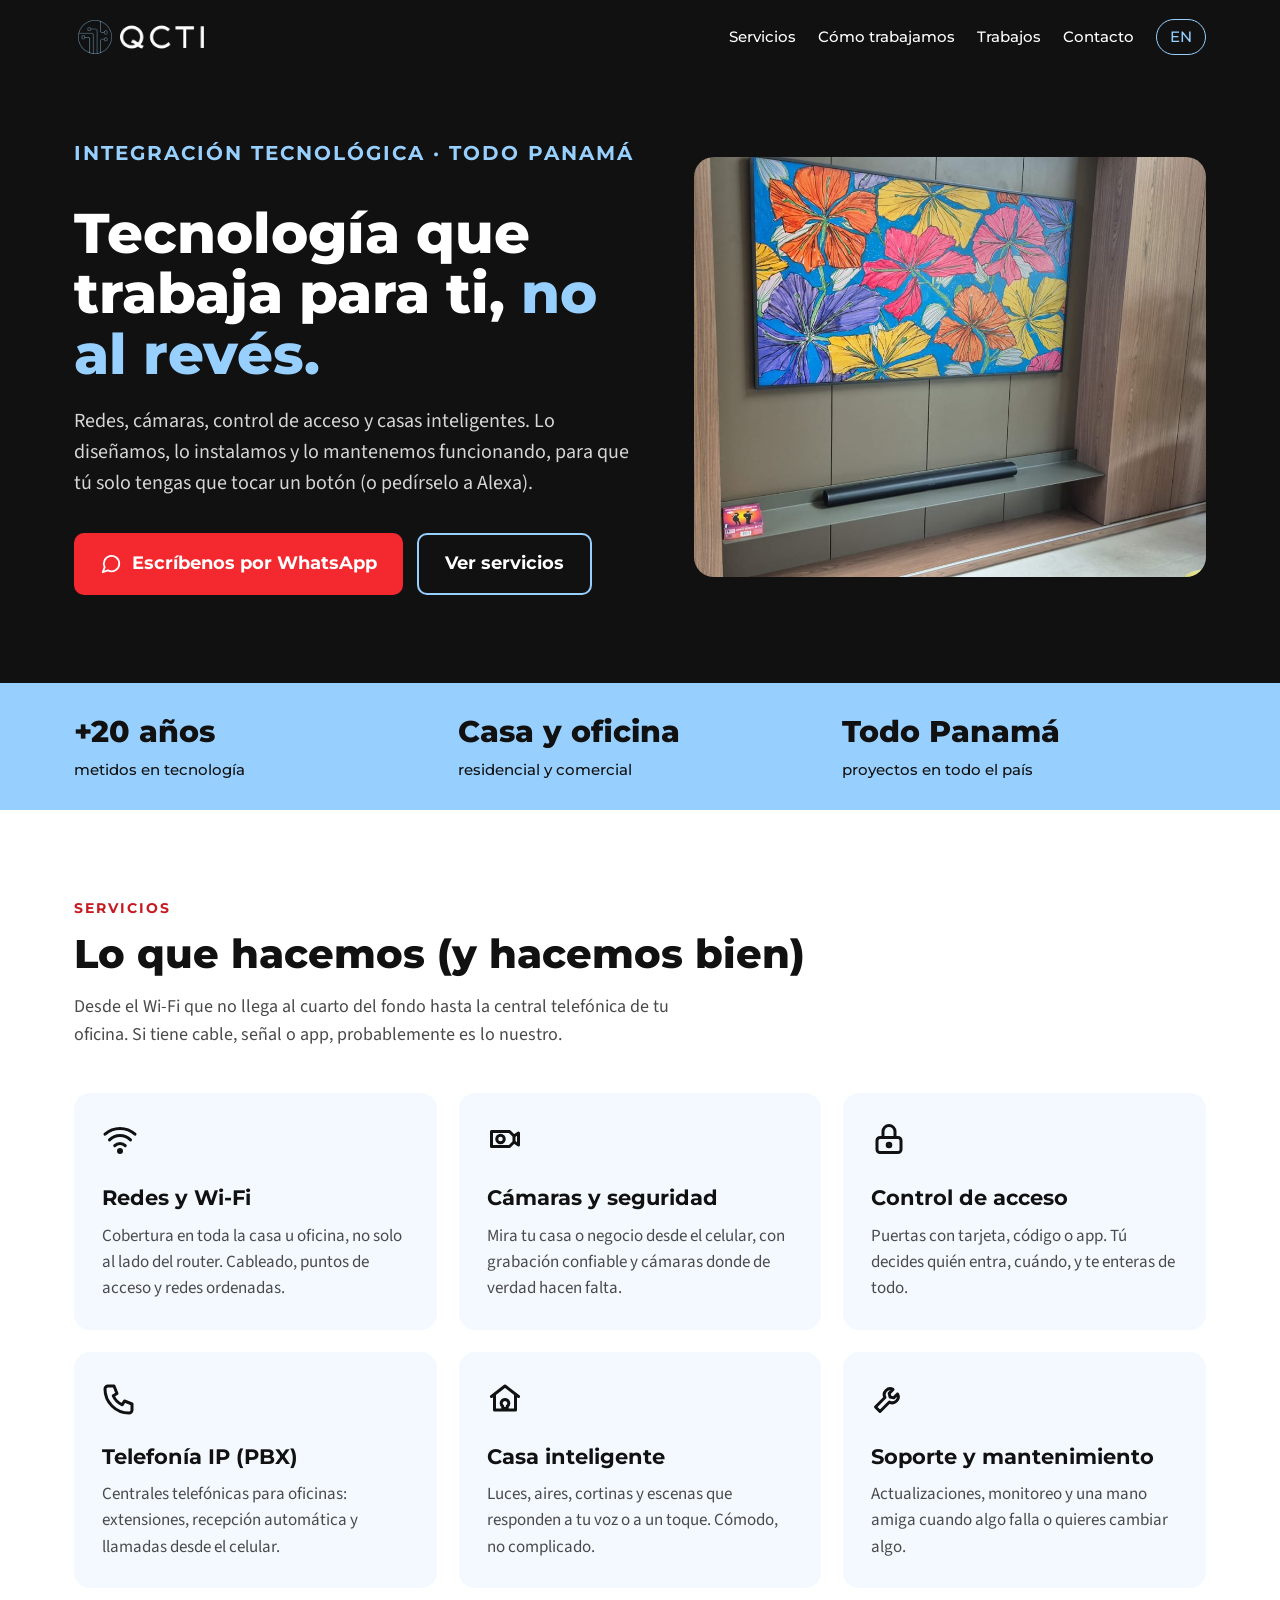
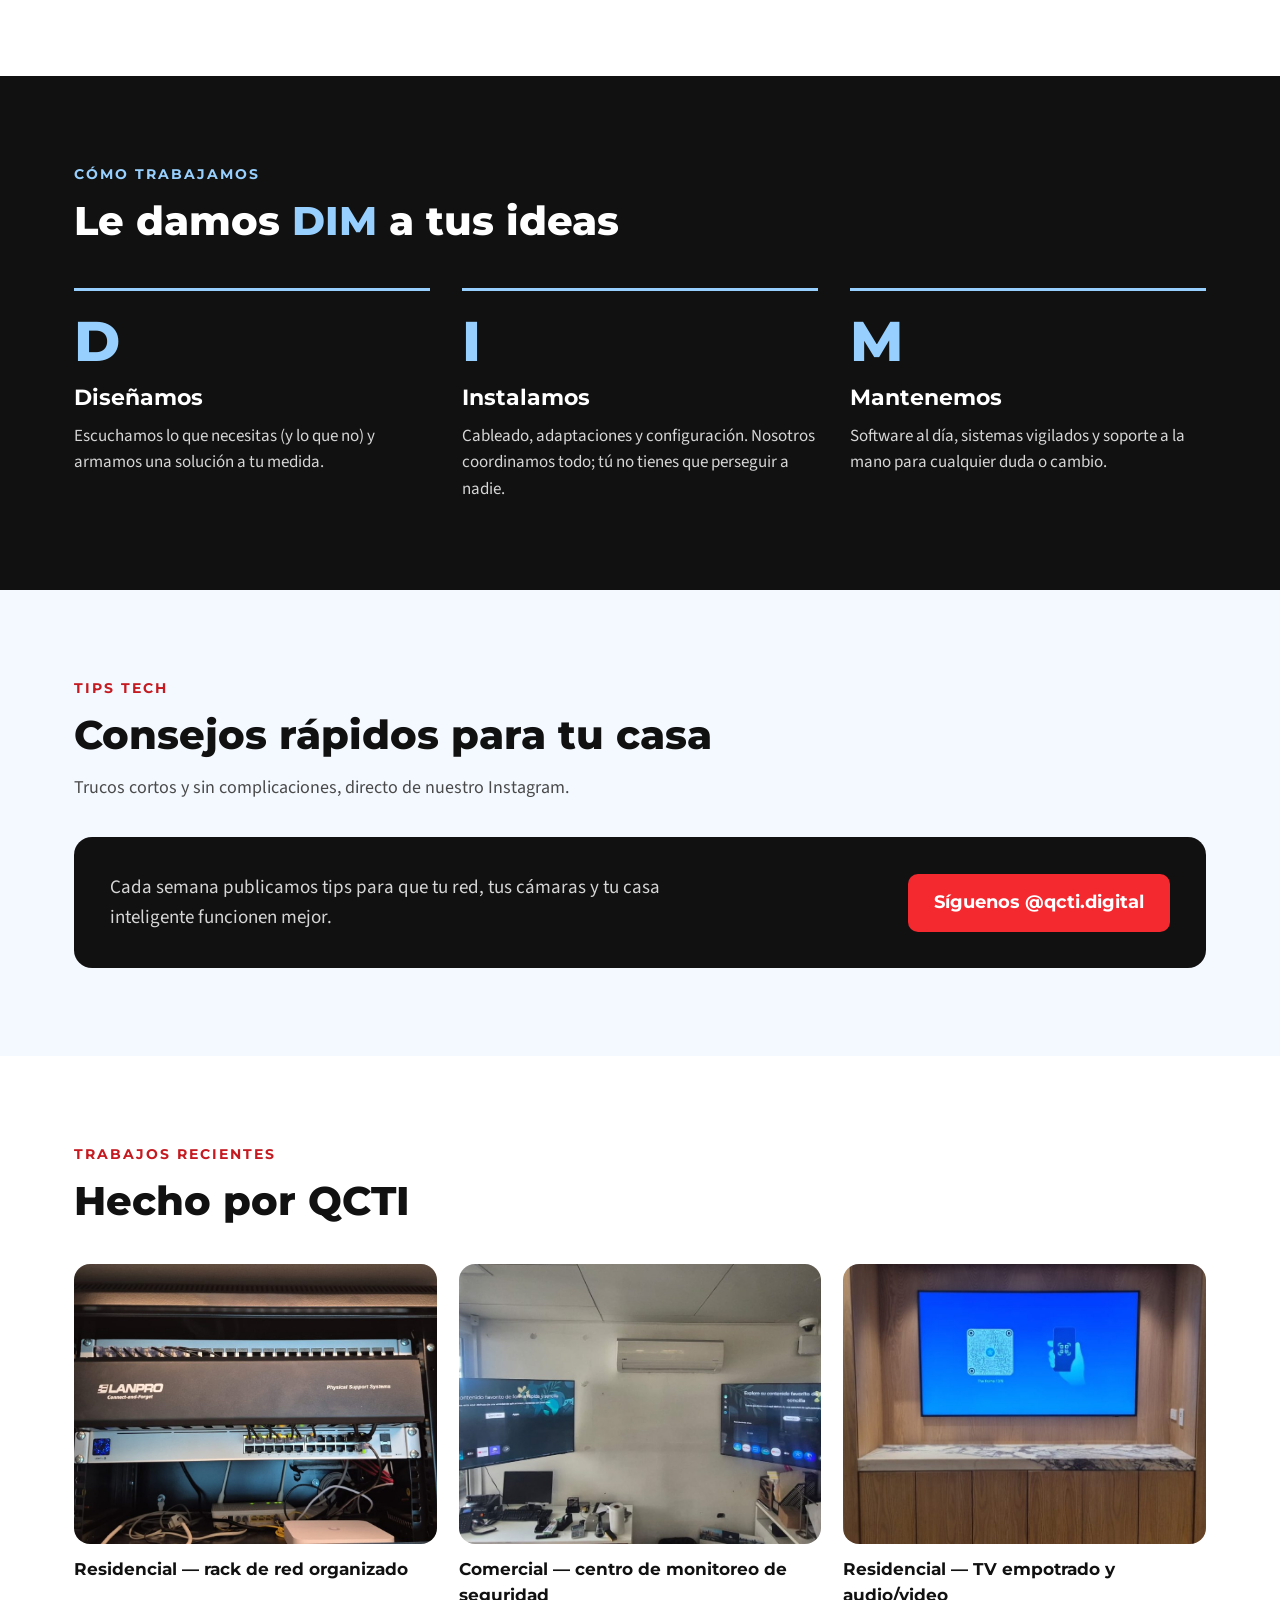
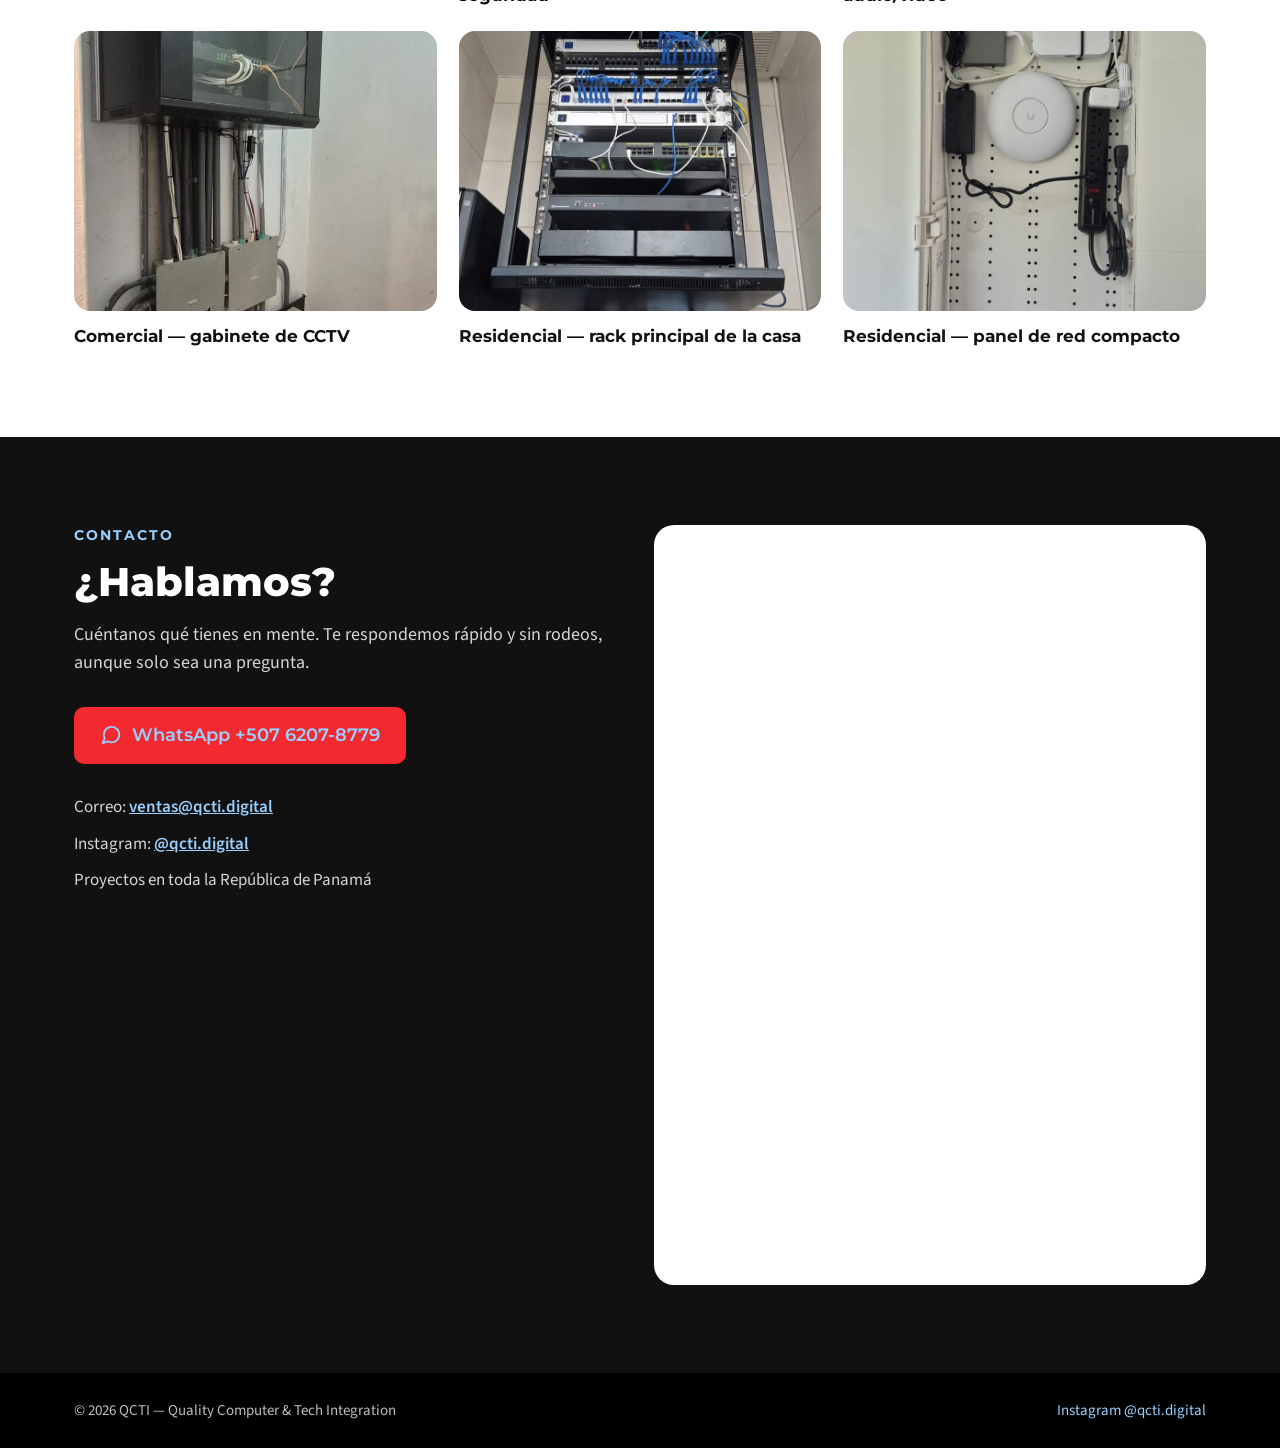
==== index.html @ d74c70a4 "QCTI website: Spanish + English pages, photos, contact form Co-Authored-By: Claude Opus 5.5 <noreply" ====
<!doctype html>
<html lang="es">
<head>
<meta charset="utf-8">
<meta name="viewport" content="width=device-width, initial-scale=1">
<title>QCTI — Integración tecnológica en Panamá</title>
<meta name="description" content="Redes, cámaras, control de acceso, telefonía IP y casas inteligentes. Diseñamos, instalamos y mantenemos. Proyectos en toda la República de Panamá.">
<meta property="og:title" content="QCTI — Integración tecnológica en Panamá">
<meta property="og:description" content="Redes, cámaras, control de acceso, telefonía IP y casas inteligentes. Diseñamos, instalamos y mantenemos. Proyectos en toda la República de Panamá.">
<meta property="og:image" content="https://qcti.digital/assets/img/og.jpg">
<meta property="og:type" content="website">
<link rel="icon" href="favicon.png">
<link rel="apple-touch-icon" href="assets/img/apple-touch-icon.png">
<link rel="alternate" hreflang="es" href="https://qcti.digital/">
<link rel="alternate" hreflang="en" href="https://qcti.digital/en/">
<link rel="preconnect" href="https://fonts.googleapis.com">
<link rel="preconnect" href="https://fonts.gstatic.com" crossorigin>
<link href="https://fonts.googleapis.com/css2?family=Montserrat:wght@500;700;800&family=Source+Sans+3:wght@400;600&display=swap" rel="stylesheet">
<link rel="stylesheet" href="assets/site.css">
</head>
<body>
<header><div class="wrap bar">
<a class="logo" href="#top" aria-label="QCTI"><img src="assets/img/qcti-logo-white.png" alt="QCTI" width="640" height="200"></a>
<nav aria-label="Menu"><a href="#servicios">Servicios</a><a href="#como">Cómo trabajamos</a><a href="#trabajos">Trabajos</a><a href="#contacto">Contacto</a><a class="lang" href="en/" hreflang="en" aria-label="English">EN</a></nav>
</div></header>
<main id="top">
<section class="hero"><div class="wrap">
<div class="hero-text">
<p class="eyebrow">Integración tecnológica · Todo Panamá</p>
<h1>Tecnología que trabaja para ti, <span>no al revés.</span></h1>
<p>Redes, cámaras, control de acceso y casas inteligentes. Lo diseñamos, lo instalamos y lo mantenemos funcionando, para que tú solo tengas que tocar un botón (o pedírselo a Alexa).</p>
<div class="ctas"><a class="btn btn-red" href="https://wa.me/50762078779?text=Hola%20QCTI%2C%20quisiera%20información"><svg width="22" height="22" viewBox="0 0 24 24" fill="none" stroke="currentColor" stroke-width="2" stroke-linecap="round" stroke-linejoin="round" aria-hidden="true"><path d="M21 11.5a8.4 8.4 0 0 1-12.4 7.4L3 21l2.1-5.6A8.4 8.4 0 1 1 21 11.5z"/></svg>Escríbenos por WhatsApp</a><a class="btn btn-line" href="#servicios">Ver servicios</a></div>
</div>
<img class="hero-img" src="assets/img/hero-av-wall.jpg" alt="Sala con TV empotrado y barra de sonido instalados por QCTI" width="1400" height="787">
</div></section>
<section class="facts" aria-label="QCTI"><div class="wrap"><div><b>+20 años</b><span>metidos en tecnología</span></div><div><b>Casa y oficina</b><span>residencial y comercial</span></div><div><b>Todo Panamá</b><span>proyectos en todo el país</span></div></div></section>
<section id="servicios" class="section"><div class="wrap">
<p class="eyebrow">Servicios</p><h2>Lo que hacemos (y hacemos bien)</h2><p class="lead">Desde el Wi‑Fi que no llega al cuarto del fondo hasta la central telefónica de tu oficina. Si tiene cable, señal o app, probablemente es lo nuestro.</p>
<div class="grid"><div class="card"><svg width="36" height="36" viewBox="0 0 24 24" fill="none" stroke="#111" stroke-width="2" stroke-linecap="round" stroke-linejoin="round" aria-hidden="true"><path d="M2 8.8a15 15 0 0 1 20 0"/><path d="M5 12.6a10 10 0 0 1 14 0"/><path d="M8.5 16.4a5 5 0 0 1 7 0"/><circle cx="12" cy="20" r="1"/></svg><h3>Redes y Wi‑Fi</h3><p>Cobertura en toda la casa u oficina, no solo al lado del router. Cableado, puntos de acceso y redes ordenadas.</p></div><div class="card"><svg width="36" height="36" viewBox="0 0 24 24" fill="none" stroke="#111" stroke-width="2" stroke-linecap="round" stroke-linejoin="round" aria-hidden="true"><path d="M3 7h12l3 3v4l-3 3H3z"/><circle cx="9" cy="12" r="2.5"/><path d="M18 10l3-2v8l-3-2"/></svg><h3>Cámaras y seguridad</h3><p>Mira tu casa o negocio desde el celular, con grabación confiable y cámaras donde de verdad hacen falta.</p></div><div class="card"><svg width="36" height="36" viewBox="0 0 24 24" fill="none" stroke="#111" stroke-width="2" stroke-linecap="round" stroke-linejoin="round" aria-hidden="true"><rect x="4" y="11" width="16" height="10" rx="2"/><path d="M8 11V7a4 4 0 0 1 8 0v4"/><circle cx="12" cy="16" r="1.2"/></svg><h3>Control de acceso</h3><p>Puertas con tarjeta, código o app. Tú decides quién entra, cuándo, y te enteras de todo.</p></div><div class="card"><svg width="36" height="36" viewBox="0 0 24 24" fill="none" stroke="#111" stroke-width="2" stroke-linecap="round" stroke-linejoin="round" aria-hidden="true"><path d="M4 4h4l2 5-2.5 1.5a11 11 0 0 0 6 6L15 14l5 2v4a2 2 0 0 1-2 2A16 16 0 0 1 2 6a2 2 0 0 1 2-2z"/></svg><h3>Telefonía IP (PBX)</h3><p>Centrales telefónicas para oficinas: extensiones, recepción automática y llamadas desde el celular.</p></div><div class="card"><svg width="36" height="36" viewBox="0 0 24 24" fill="none" stroke="#111" stroke-width="2" stroke-linecap="round" stroke-linejoin="round" aria-hidden="true"><path d="M3 11l9-7 9 7"/><path d="M5 10v10h14V10"/><path d="M12 13a2.5 2.5 0 0 0-1.5 4.5V19h3v-1.5A2.5 2.5 0 0 0 12 13z"/></svg><h3>Casa inteligente</h3><p>Luces, aires, cortinas y escenas que responden a tu voz o a un toque. Cómodo, no complicado.</p></div><div class="card"><svg width="36" height="36" viewBox="0 0 24 24" fill="none" stroke="#111" stroke-width="2" stroke-linecap="round" stroke-linejoin="round" aria-hidden="true"><path d="M14.7 6.3a4 4 0 0 0-5.4 5.4L3 18l3 3 6.3-6.3a4 4 0 0 0 5.4-5.4l-2.6 2.6-2.4-.6-.6-2.4z"/></svg><h3>Soporte y mantenimiento</h3><p>Actualizaciones, monitoreo y una mano amiga cuando algo falla o quieres cambiar algo.</p></div></div>
</div></section>
<section id="como" class="section dark"><div class="wrap">
<p class="eyebrow">Cómo trabajamos</p><h2 style="margin-bottom:44px">Le damos <span style="color:var(--blue)">DIM</span> a tus ideas</h2>
<div class="steps"><div class="step"><div class="l">D</div><h3>Diseñamos</h3><p>Escuchamos lo que necesitas (y lo que no) y armamos una solución a tu medida.</p></div><div class="step"><div class="l">I</div><h3>Instalamos</h3><p>Cableado, adaptaciones y configuración. Nosotros coordinamos todo; tú no tienes que perseguir a nadie.</p></div><div class="step"><div class="l">M</div><h3>Mantenemos</h3><p>Software al día, sistemas vigilados y soporte a la mano para cualquier duda o cambio.</p></div></div>
</div></section>
<section id="tips" class="section ice"><div class="wrap">
<div class="tips-head"><div><p class="eyebrow">Tips tech</p><h2>Consejos rápidos para tu casa</h2><p class="lead">Trucos cortos y sin complicaciones, directo de nuestro Instagram.</p></div></div>
<!-- INSTAGRAM FEED: paste the Behold (or similar) embed code here, replacing the box below -->
<div class="ig-box"><p>Cada semana publicamos tips para que tu red, tus cámaras y tu casa inteligente funcionen mejor.</p><a class="btn btn-red" href="https://instagram.com/qcti.digital">Síguenos @qcti.digital</a></div>
</div></section>
<section id="trabajos" class="section"><div class="wrap">
<p class="eyebrow">Trabajos recientes</p><h2 style="margin-bottom:40px">Hecho por QCTI</h2>
<div class="grid gallery"><figure><img src="assets/img/rack-residencial.jpg" alt="Residencial — rack de red organizado" loading="lazy" width="1400" height="788"><figcaption>Residencial — rack de red organizado</figcaption></figure><figure><img src="assets/img/centro-monitoreo.jpg" alt="Comercial — centro de monitoreo de seguridad" loading="lazy" width="1400" height="788"><figcaption>Comercial — centro de monitoreo de seguridad</figcaption></figure><figure><img src="assets/img/tv-empotrado.jpg" alt="Residencial — TV empotrado y audio/video" loading="lazy" width="1400" height="788"><figcaption>Residencial — TV empotrado y audio/video</figcaption></figure><figure><img src="assets/img/gabinete-cctv.jpg" alt="Comercial — gabinete de CCTV" loading="lazy" width="1400" height="788"><figcaption>Comercial — gabinete de CCTV</figcaption></figure><figure><img src="assets/img/rack-principal.jpg" alt="Residencial — rack principal de la casa" loading="lazy" width="1400" height="788"><figcaption>Residencial — rack principal de la casa</figcaption></figure><figure><img src="assets/img/panel-compacto.jpg" alt="Residencial — panel de red compacto" loading="lazy" width="1400" height="788"><figcaption>Residencial — panel de red compacto</figcaption></figure></div>
</div></section>
<section id="contacto" class="section dark contact"><div class="wrap">
<div class="contact-info">
<p class="eyebrow">Contacto</p><h2>¿Hablamos?</h2><p class="lead" style="margin-bottom:30px">Cuéntanos qué tienes en mente. Te respondemos rápido y sin rodeos, aunque solo sea una pregunta.</p>
<a class="btn btn-red" href="https://wa.me/50762078779?text=Hola%20QCTI%2C%20quisiera%20información"><svg width="22" height="22" viewBox="0 0 24 24" fill="none" stroke="currentColor" stroke-width="2" stroke-linecap="round" stroke-linejoin="round" aria-hidden="true"><path d="M21 11.5a8.4 8.4 0 0 1-12.4 7.4L3 21l2.1-5.6A8.4 8.4 0 1 1 21 11.5z"/></svg>WhatsApp +507 6207-8779</a>
<ul><li>Correo: <a href="mailto:ventas@qcti.digital">ventas@qcti.digital</a></li><li>Instagram: <a href="https://instagram.com/qcti.digital">@qcti.digital</a></li><li>Proyectos en toda la República de Panamá</li></ul>
</div>
<div class="form-box"><iframe src="https://docs.google.com/forms/d/e/1FAIpQLSe6XqBtSs-Q9NquqeVwQROhagyp8VaxZxzmzQJxmTKVOXbT4Q/viewform?embedded=true" title="Formulario de contacto" loading="lazy"></iframe></div>
</div></section>
</main>
<footer><div class="wrap"><div>© 2026 QCTI — Quality Computer &amp; Tech Integration</div><a href="https://instagram.com/qcti.digital">Instagram @qcti.digital</a></div></footer>
<a class="wa-float" href="https://wa.me/50762078779?text=Hola%20QCTI%2C%20quisiera%20información" aria-label="WhatsApp"><svg width="22" height="22" viewBox="0 0 24 24" fill="none" stroke="currentColor" stroke-width="2" stroke-linecap="round" stroke-linejoin="round" aria-hidden="true"><path d="M21 11.5a8.4 8.4 0 0 1-12.4 7.4L3 21l2.1-5.6A8.4 8.4 0 1 1 21 11.5z"/></svg></a>
</body>
</html>
---- assets/site.css ----
:root{
  --ink:#111111; --blue:#97d0fe; --red:#f42930; --red-dark:#c41a20;
  --ice:#f3f9ff; --muted:#4a4a4a; --soft:#d6d6d6;
  --max:1180px;
}
*{box-sizing:border-box}
html{scroll-behavior:smooth}
body{margin:0;font-family:'Source Sans 3',system-ui,sans-serif;font-size:18px;line-height:1.55;color:var(--ink);background:#fff}
h1,h2,h3,.eyebrow,.btn,nav{font-family:Montserrat,system-ui,sans-serif}
img{max-width:100%;display:block}
a{color:var(--ink)}
.wrap{max-width:var(--max);margin:0 auto;padding:0 24px}
.section{padding:88px 0}
.dark{background:var(--ink);color:#fff}
.ice{background:var(--ice)}
.eyebrow{margin:0 0 12px;font-weight:700;font-size:14px;letter-spacing:2px;text-transform:uppercase;color:var(--red-dark)}
.dark .eyebrow{color:var(--blue)}
h2{margin:0 0 16px;font-weight:800;font-size:clamp(30px,4vw,40px);line-height:1.15}
.lead{margin:0 0 44px;max-width:640px;color:var(--muted)}
.dark .lead{color:var(--soft)}

/* header */
header{background:var(--ink);position:sticky;top:0;z-index:20}
.bar{display:flex;flex-wrap:wrap;align-items:center;justify-content:space-between;gap:12px;padding-top:16px;padding-bottom:16px}
.logo img{height:42px;width:auto}
nav{display:flex;flex-wrap:wrap;gap:22px;align-items:center;font-weight:500;font-size:15px}
nav a{color:#fff;text-decoration:none}
nav a:hover{color:var(--blue)}
nav .lang{color:var(--blue);border:1px solid var(--blue);border-radius:999px;padding:5px 13px}

/* hero */
.hero{background:var(--ink);color:#fff}
.hero .wrap{display:flex;flex-wrap:wrap;gap:48px;align-items:center;padding-top:64px;padding-bottom:88px}
.hero-text{flex:1 1 460px;min-width:0}
.hero .eyebrow{color:var(--blue)}
h1{margin:0 0 22px;font-weight:800;font-size:clamp(36px,5.4vw,56px);line-height:1.08}
h1 span{color:var(--blue)}
.hero p{margin:0 0 34px;font-size:20px;color:var(--soft);max-width:560px}
.hero-img{flex:1 1 400px;min-width:0;width:100%;height:420px;object-fit:cover;border-radius:20px}
.ctas{display:flex;flex-wrap:wrap;gap:14px}
.btn{display:inline-flex;align-items:center;gap:10px;font-weight:700;font-size:18px;padding:15px 26px;border-radius:10px;text-decoration:none;min-height:48px}
.btn-red{background:var(--red);color:#fff}
.btn-red:hover{background:var(--red-dark)}
.btn-line{color:#fff;border:2px solid var(--blue)}
.btn-line:hover{background:rgba(151,208,254,.12)}
.btn-ink{color:var(--ink);border:2px solid var(--ink);font-size:16px;padding:11px 20px}
.btn svg{flex:none}

/* facts */
.facts{background:var(--blue)}
.facts .wrap{display:grid;grid-template-columns:repeat(auto-fit,minmax(220px,1fr));gap:20px;padding-top:26px;padding-bottom:26px;font-family:Montserrat,sans-serif}
.facts b{display:block;font-weight:800;font-size:30px}
.facts span{font-size:15px;font-weight:500}

/* services */
.grid{display:grid;grid-template-columns:repeat(auto-fit,minmax(290px,1fr));gap:22px}
.card{background:var(--ice);border-radius:16px;padding:28px}
.card h3{margin:16px 0 8px;font-weight:700;font-size:21px}
.card p{margin:0;color:var(--muted);font-size:17px}

/* dim */
.steps{display:grid;grid-template-columns:repeat(auto-fit,minmax(260px,1fr));gap:32px}
.step{border-top:3px solid var(--blue);padding-top:22px}
.step .l{font-family:Montserrat,sans-serif;font-weight:800;font-size:56px;color:var(--blue);line-height:1}
.step h3{margin:12px 0 8px;font-size:22px}
.step p{margin:0;color:var(--soft);font-size:17px}

/* tips */
.tips-head{display:flex;flex-wrap:wrap;justify-content:space-between;align-items:flex-end;gap:20px;margin-bottom:36px}
.tips-head .lead{margin:0}
.ig-box{background:var(--ink);color:#fff;border-radius:18px;padding:36px;display:flex;flex-wrap:wrap;gap:20px;align-items:center;justify-content:space-between}
.ig-box p{margin:0;font-size:19px;max-width:620px;color:var(--soft)}

/* work */
.gallery figure{margin:0}
.gallery img{width:100%;height:280px;object-fit:cover;border-radius:16px}
.gallery figcaption{margin-top:12px;font-family:Montserrat,sans-serif;font-weight:700;font-size:17px}

/* contact */
.contact .wrap{display:flex;flex-wrap:wrap;gap:48px}
.contact-info{flex:1 1 400px;min-width:0}
.contact-info ul{list-style:none;padding:0;margin:30px 0 0;display:flex;flex-direction:column;gap:10px;color:var(--soft);font-size:17px}
.contact-info a{color:var(--blue);font-weight:600}
.form-box{flex:1 1 420px;min-width:0;background:#fff;border-radius:20px;overflow:hidden}
.form-box iframe{width:100%;height:760px;border:0;display:block}

footer{background:#000;color:#bdbdbd;font-size:15px}
footer .wrap{display:flex;flex-wrap:wrap;justify-content:space-between;gap:12px;padding-top:26px;padding-bottom:26px}
footer a{color:var(--blue);text-decoration:none}

/* floating whatsapp on phones */
.wa-float{position:fixed;right:16px;bottom:16px;z-index:30;width:58px;height:58px;border-radius:50%;background:var(--red);color:#fff;display:none;align-items:center;justify-content:center;box-shadow:0 6px 18px rgba(0,0,0,.25)}
@media (max-width:700px){
  .wa-float{display:flex}
  header{position:static}
  .section{padding:64px 0}
  nav{gap:14px;font-size:14px}
  .hero-img{height:280px}
  .hero .wrap{padding-top:40px;padding-bottom:64px}
}
:focus-visible{outline:3px solid var(--blue);outline-offset:3px}
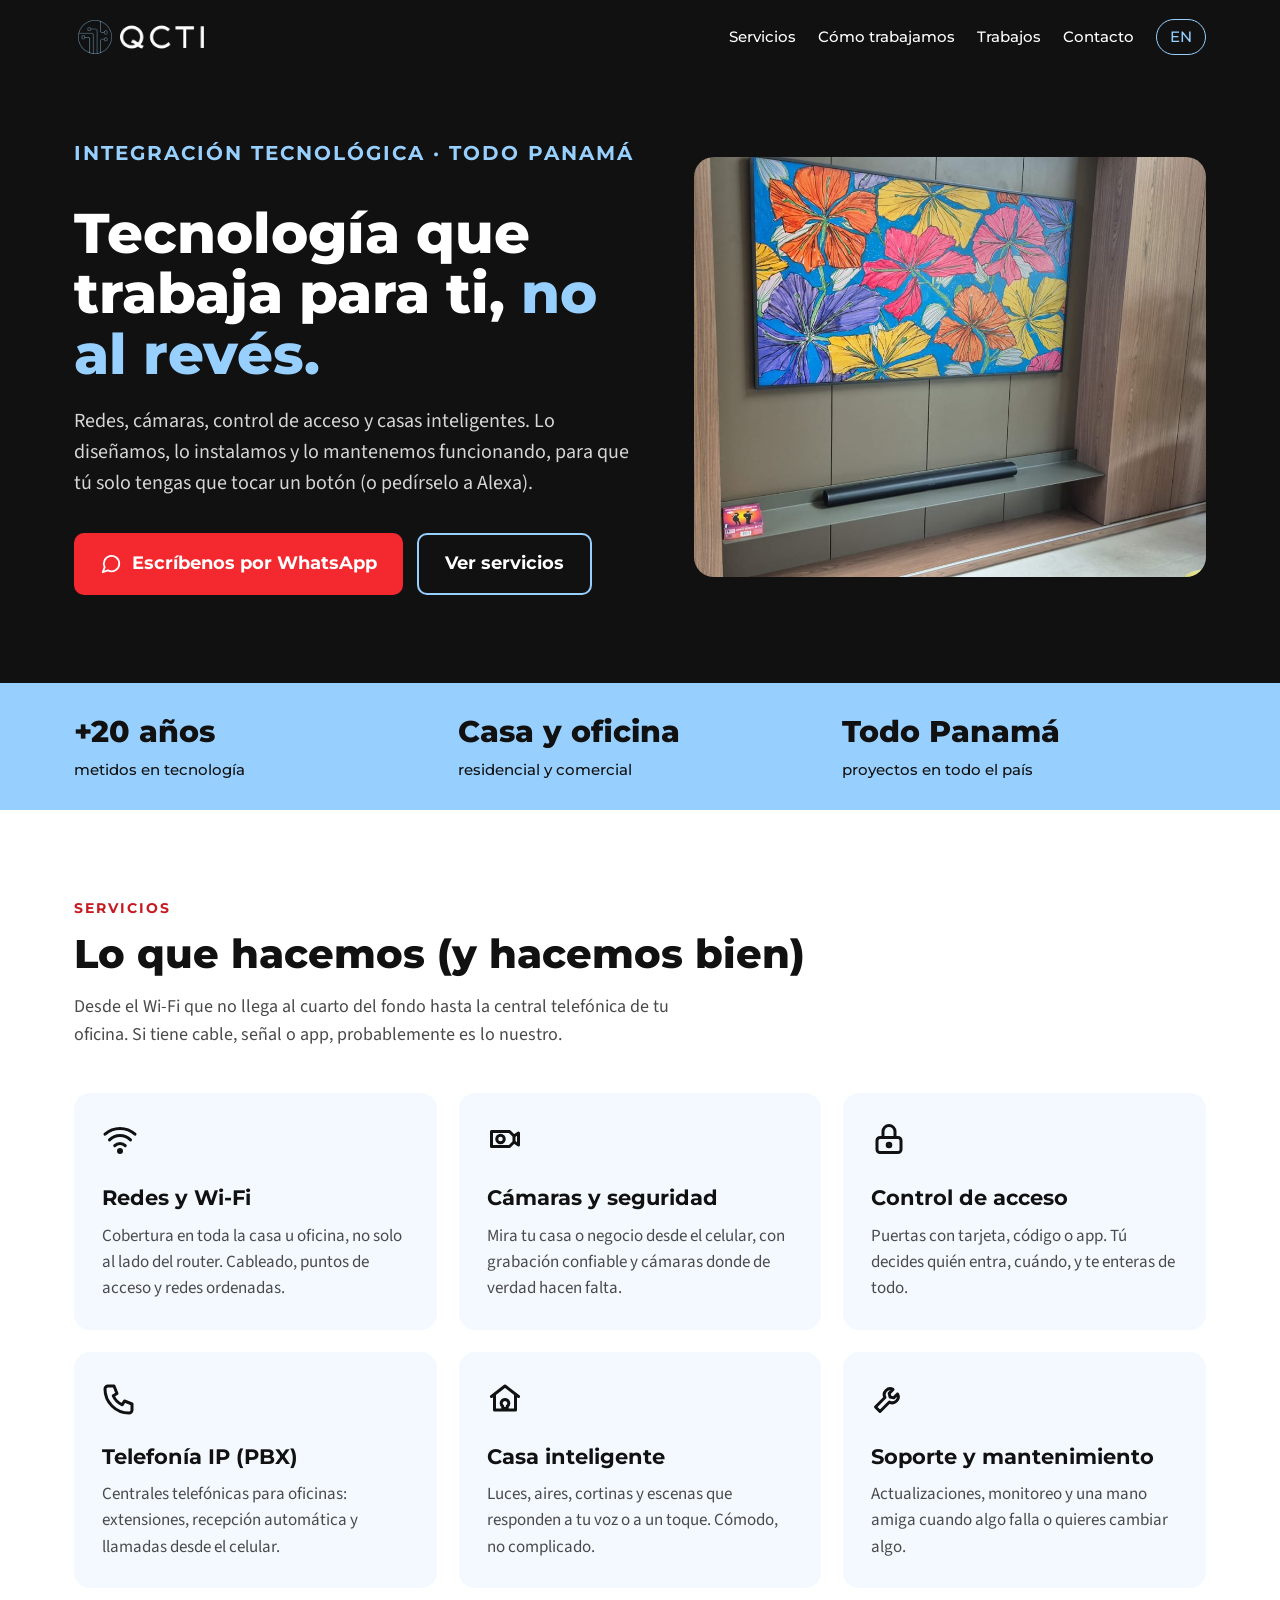
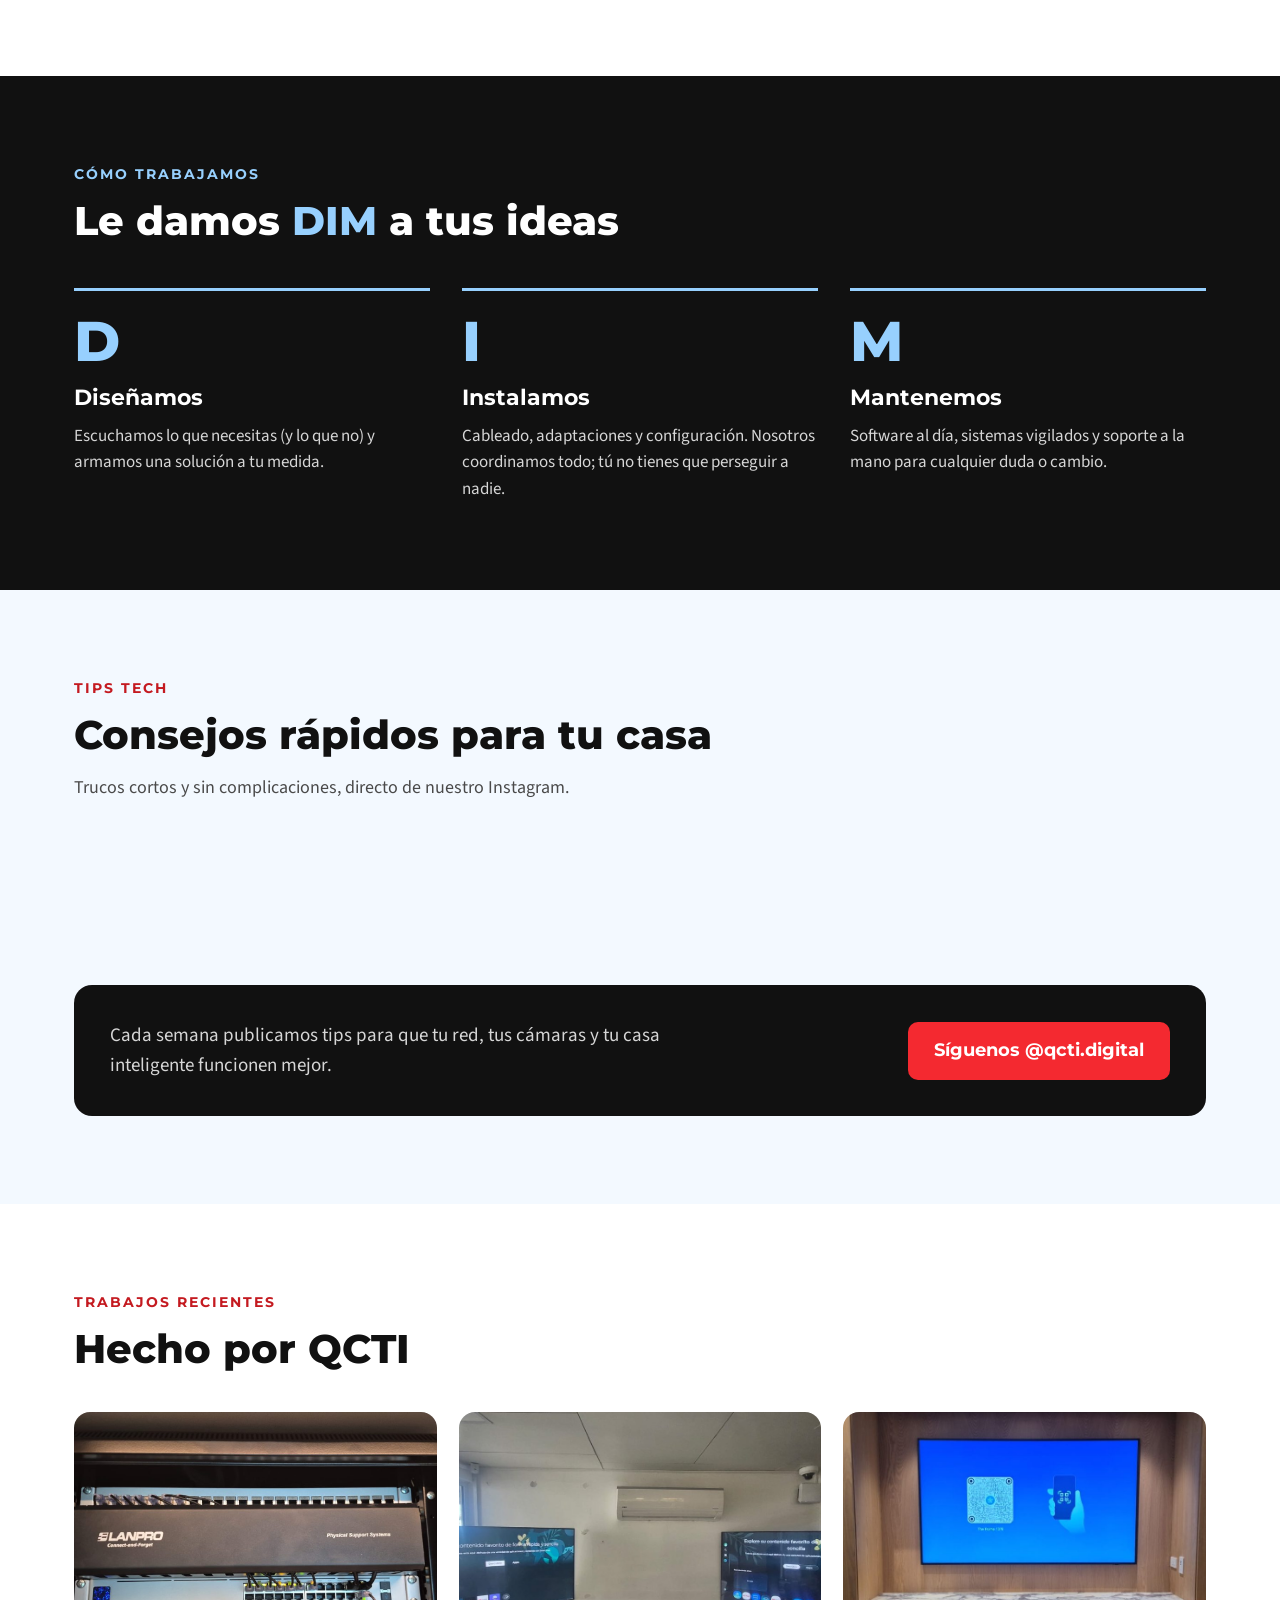
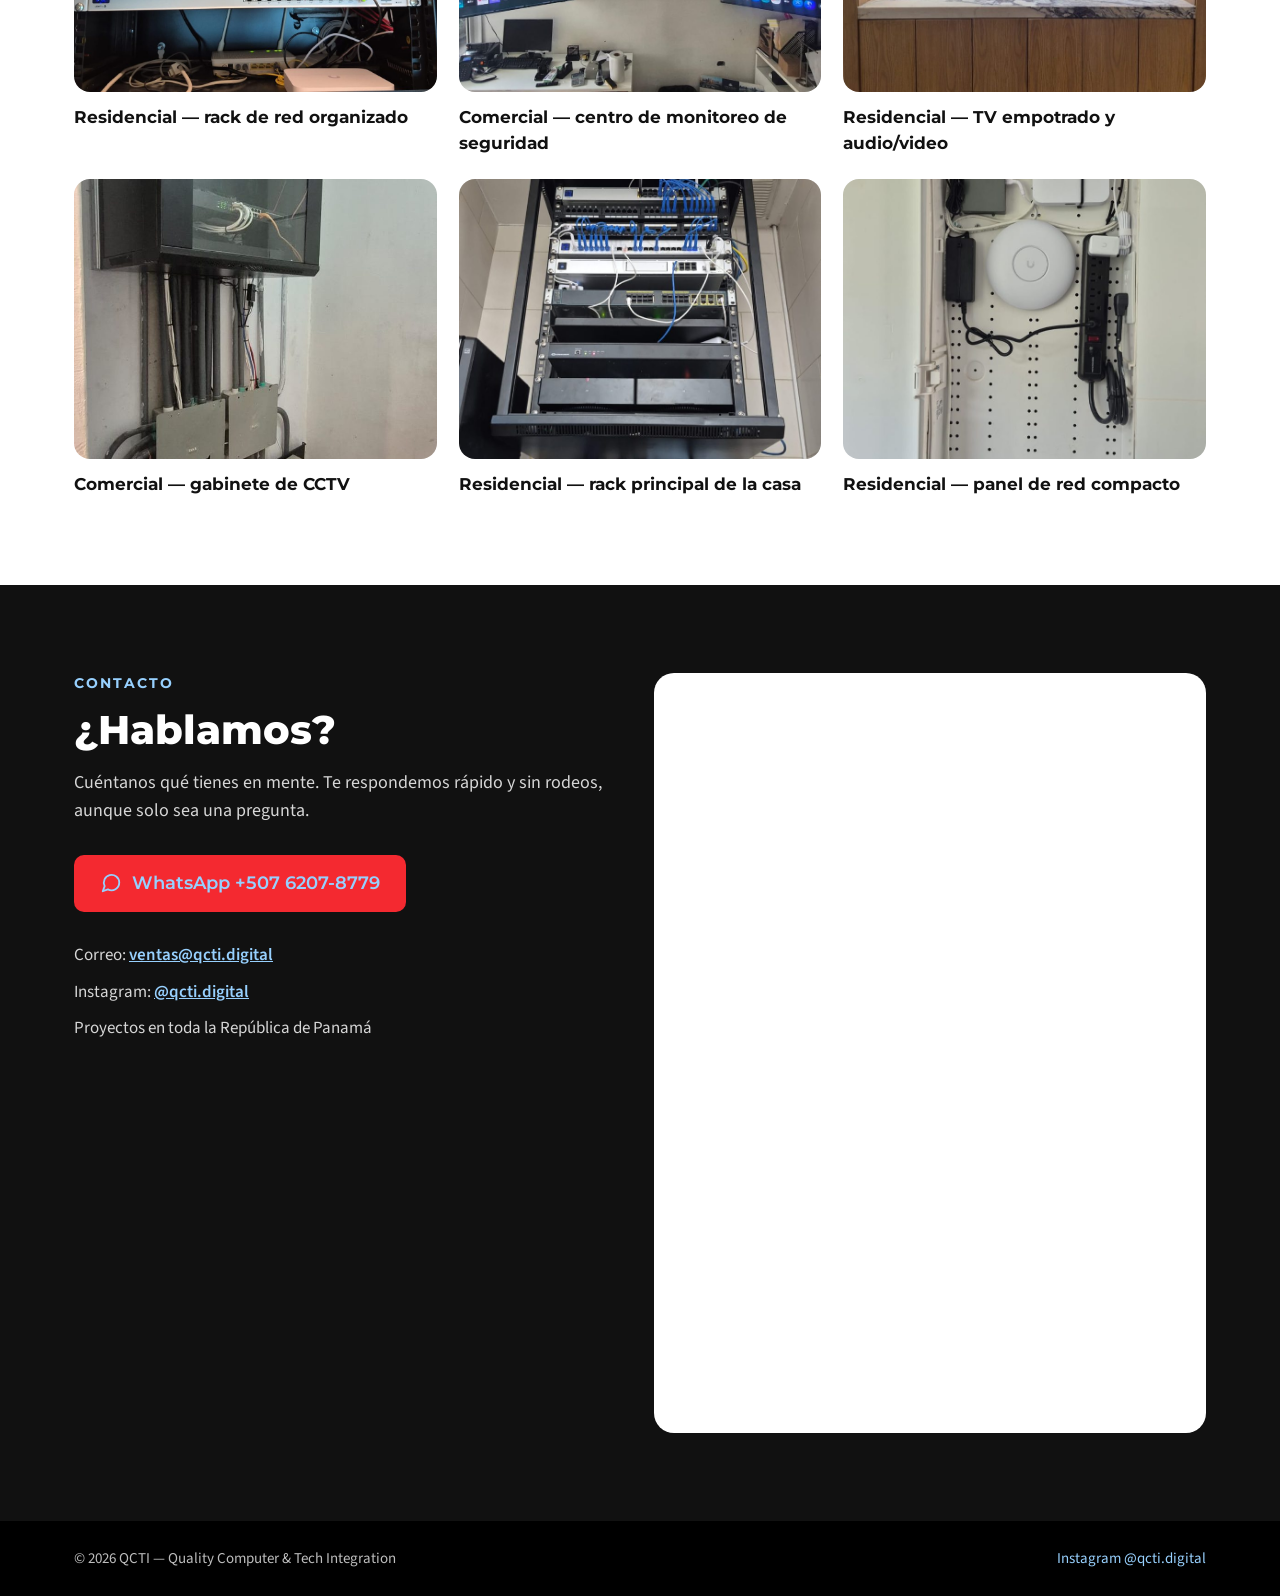
==== commit 7515259d: "Add Instagram tips feed (Behold) Co-Authored-By: Claude Opus 5.5 <noreply@anthropic.com> Claude-Sess" ====
--- a/index.html
+++ b/index.html
@@ -44,7 +44,8 @@
 </div></section>
 <section id="tips" class="section ice"><div class="wrap">
 <div class="tips-head"><div><p class="eyebrow">Tips tech</p><h2>Consejos rápidos para tu casa</h2><p class="lead">Trucos cortos y sin complicaciones, directo de nuestro Instagram.</p></div></div>
-<!-- INSTAGRAM FEED: paste the Behold (or similar) embed code here, replacing the box below -->
+<!-- Instagram feed (Behold) -->
+<div class="ig-feed"><behold-widget feed-id="ZJGMYx6UoQaLjsUKSfDc"></behold-widget></div>
 <div class="ig-box"><p>Cada semana publicamos tips para que tu red, tus cámaras y tu casa inteligente funcionen mejor.</p><a class="btn btn-red" href="https://instagram.com/qcti.digital">Síguenos @qcti.digital</a></div>
 </div></section>
 <section id="trabajos" class="section"><div class="wrap">
@@ -62,5 +63,6 @@
 </main>
 <footer><div class="wrap"><div>© 2026 QCTI — Quality Computer &amp; Tech Integration</div><a href="https://instagram.com/qcti.digital">Instagram @qcti.digital</a></div></footer>
 <a class="wa-float" href="https://wa.me/50762078779?text=Hola%20QCTI%2C%20quisiera%20información" aria-label="WhatsApp"><svg width="22" height="22" viewBox="0 0 24 24" fill="none" stroke="currentColor" stroke-width="2" stroke-linecap="round" stroke-linejoin="round" aria-hidden="true"><path d="M21 11.5a8.4 8.4 0 0 1-12.4 7.4L3 21l2.1-5.6A8.4 8.4 0 1 1 21 11.5z"/></svg></a>
+<script type="module" src="https://w.behold.so/widget.js"></script>
 </body>
 </html>
--- a/assets/site.css
+++ b/assets/site.css
@@ -99,3 +99,5 @@
   .hero .wrap{padding-top:40px;padding-bottom:64px}
 }
 :focus-visible{outline:3px solid var(--blue);outline-offset:3px}
+
+.ig-feed{margin-bottom:28px;min-height:120px}
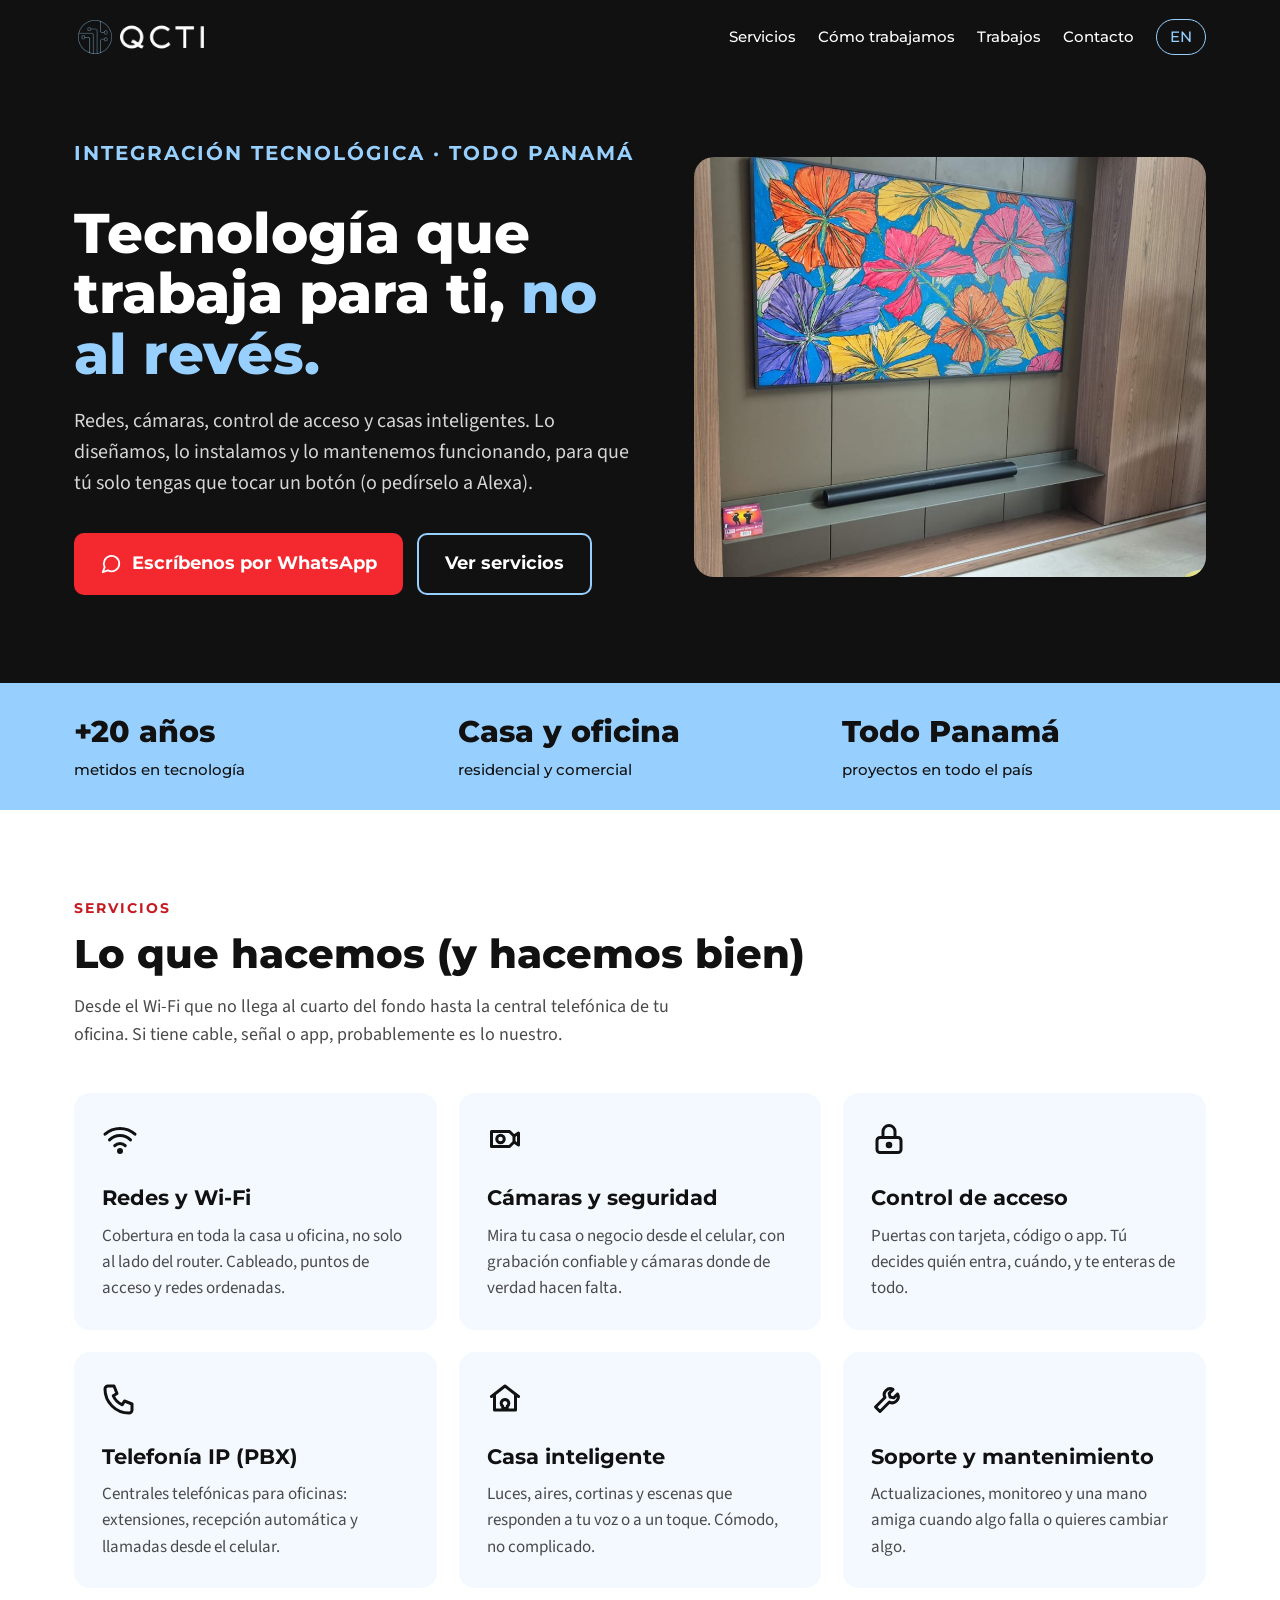
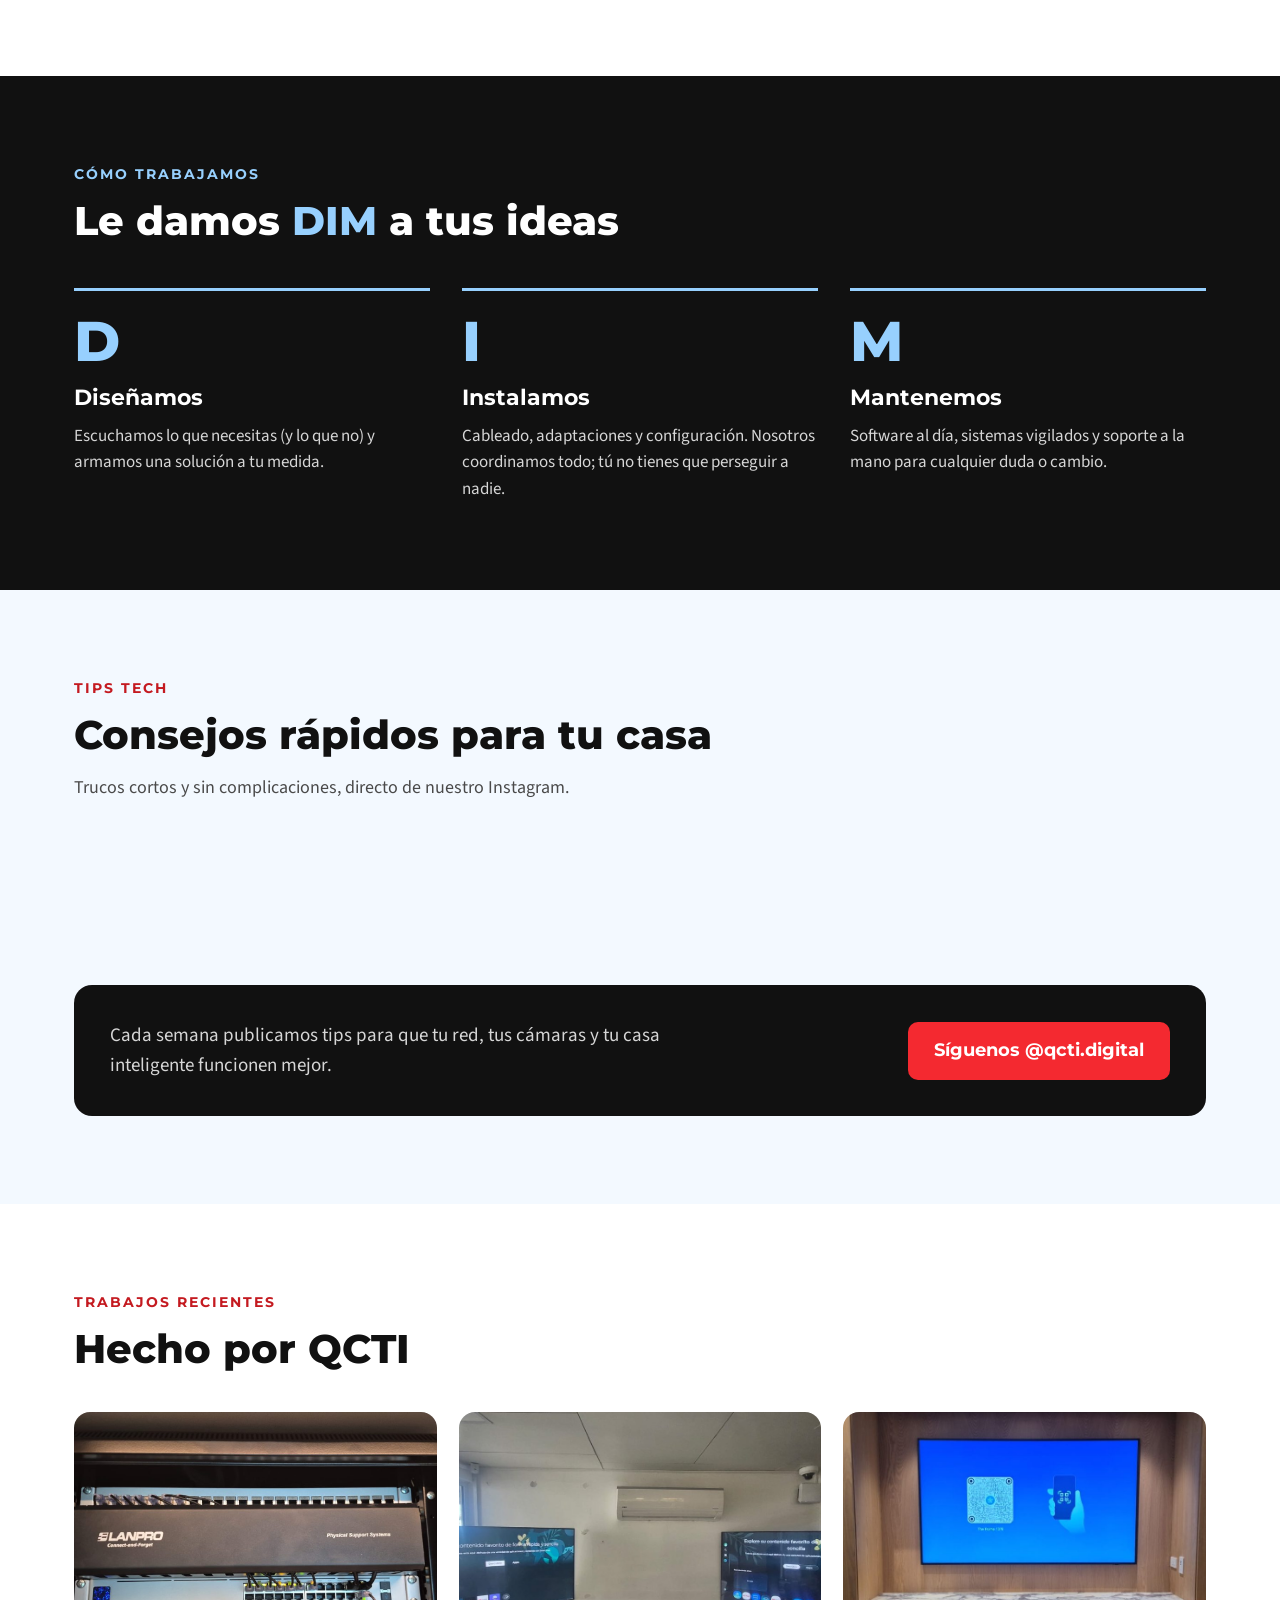
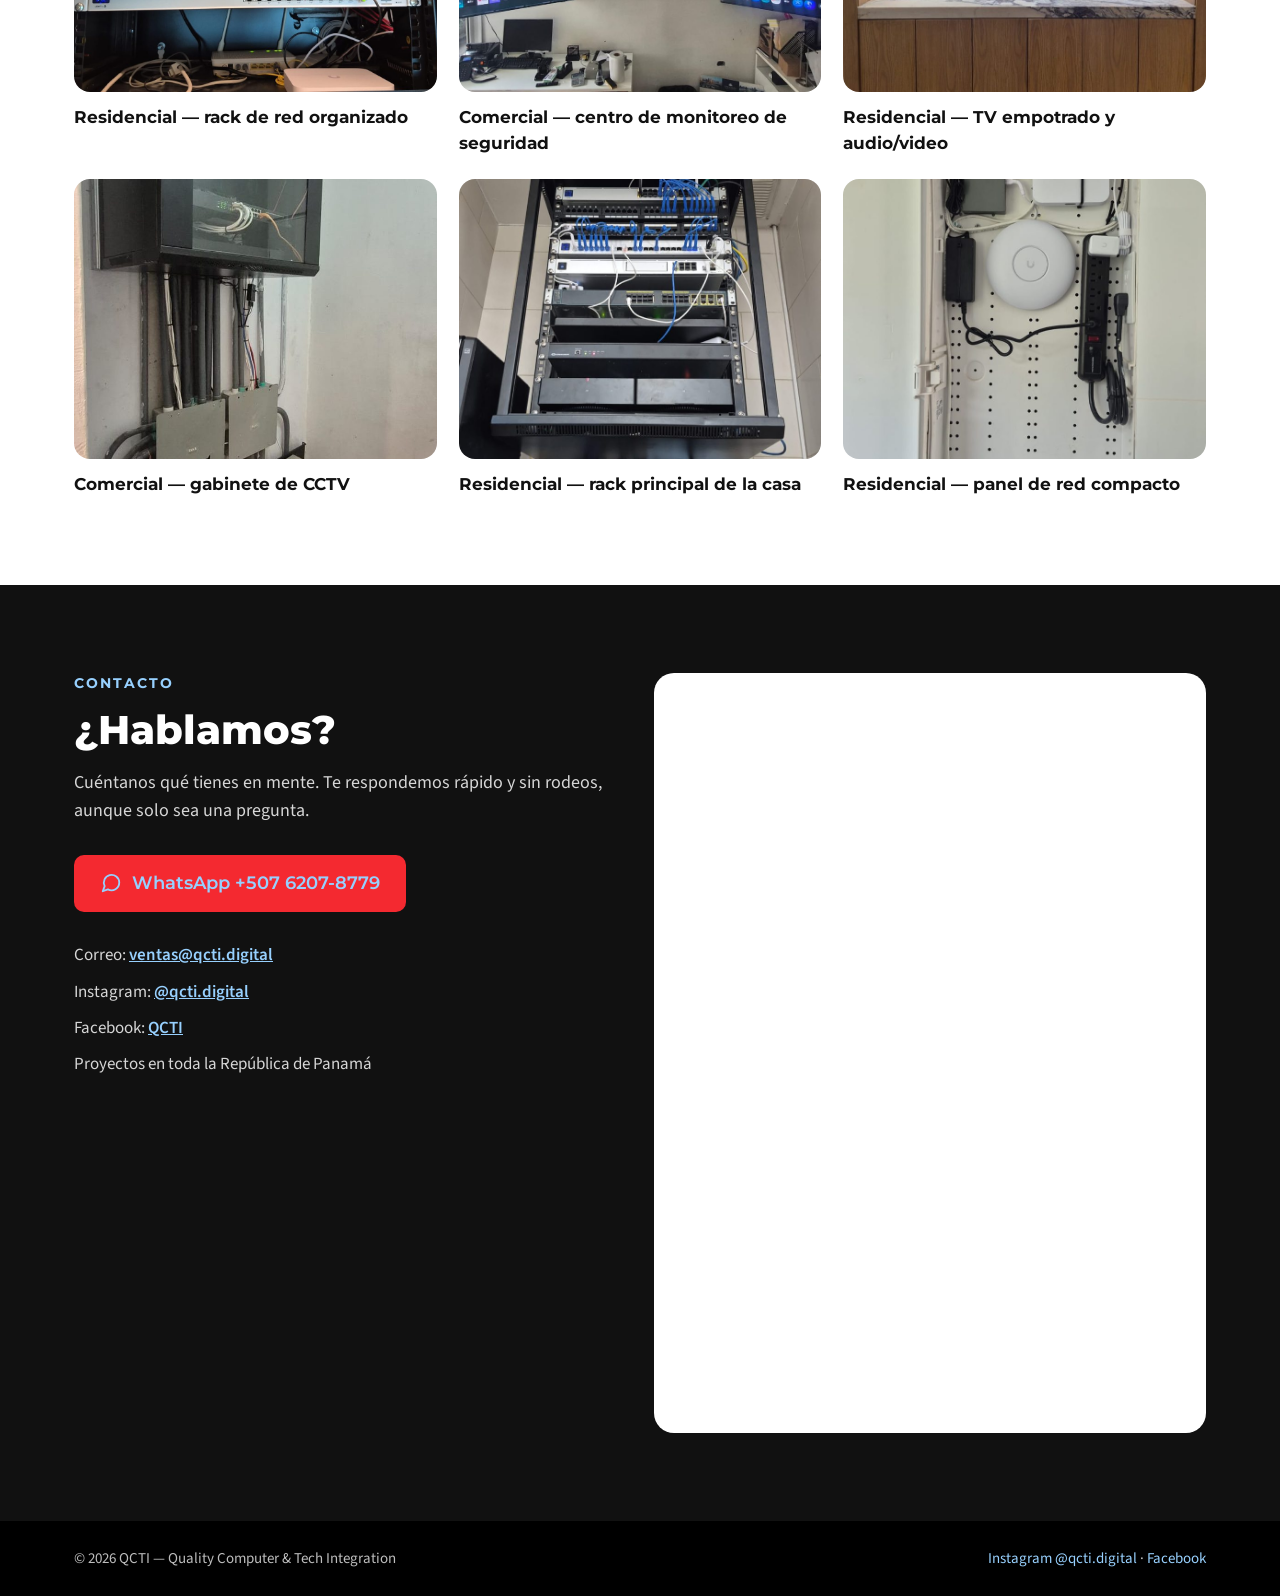
==== commit fb7da724: "Add Facebook Page link to contact list and footer; keep Metricool tag in build template Co-Authored-" ====
--- a/index.html
+++ b/index.html
@@ -17,6 +17,8 @@
 <link rel="preconnect" href="https://fonts.gstatic.com" crossorigin>
 <link href="https://fonts.googleapis.com/css2?family=Montserrat:wght@500;700;800&family=Source+Sans+3:wght@400;600&display=swap" rel="stylesheet">
 <link rel="stylesheet" href="assets/site.css">
+<!-- Metricool tracking -->
+<script>function loadScript(a){var b=document.getElementsByTagName("head")[0],c=document.createElement("script");c.type="text/javascript",c.src="https://tracker.metricool.com/resources/be.js",c.onreadystatechange=a,c.onload=a,b.appendChild(c)}loadScript(function(){beTracker.t({hash:"395db143343a4feb9411575e496ec70f"})});</script>
 </head>
 <body>
 <header><div class="wrap bar">
@@ -56,12 +58,12 @@
 <div class="contact-info">
 <p class="eyebrow">Contacto</p><h2>¿Hablamos?</h2><p class="lead" style="margin-bottom:30px">Cuéntanos qué tienes en mente. Te respondemos rápido y sin rodeos, aunque solo sea una pregunta.</p>
 <a class="btn btn-red" href="https://wa.me/50762078779?text=Hola%20QCTI%2C%20quisiera%20información"><svg width="22" height="22" viewBox="0 0 24 24" fill="none" stroke="currentColor" stroke-width="2" stroke-linecap="round" stroke-linejoin="round" aria-hidden="true"><path d="M21 11.5a8.4 8.4 0 0 1-12.4 7.4L3 21l2.1-5.6A8.4 8.4 0 1 1 21 11.5z"/></svg>WhatsApp +507 6207-8779</a>
-<ul><li>Correo: <a href="mailto:ventas@qcti.digital">ventas@qcti.digital</a></li><li>Instagram: <a href="https://instagram.com/qcti.digital">@qcti.digital</a></li><li>Proyectos en toda la República de Panamá</li></ul>
+<ul><li>Correo: <a href="mailto:ventas@qcti.digital">ventas@qcti.digital</a></li><li>Instagram: <a href="https://instagram.com/qcti.digital">@qcti.digital</a></li><li>Facebook: <a href="https://www.facebook.com/profile.php?id=61595522370031">QCTI</a></li><li>Proyectos en toda la República de Panamá</li></ul>
 </div>
 <div class="form-box"><iframe src="https://docs.google.com/forms/d/e/1FAIpQLSe6XqBtSs-Q9NquqeVwQROhagyp8VaxZxzmzQJxmTKVOXbT4Q/viewform?embedded=true" title="Formulario de contacto" loading="lazy"></iframe></div>
 </div></section>
 </main>
-<footer><div class="wrap"><div>© 2026 QCTI — Quality Computer &amp; Tech Integration</div><a href="https://instagram.com/qcti.digital">Instagram @qcti.digital</a></div></footer>
+<footer><div class="wrap"><div>© 2026 QCTI — Quality Computer &amp; Tech Integration</div><span><a href="https://instagram.com/qcti.digital">Instagram @qcti.digital</a> · <a href="https://www.facebook.com/profile.php?id=61595522370031">Facebook</a></span></div></footer>
 <a class="wa-float" href="https://wa.me/50762078779?text=Hola%20QCTI%2C%20quisiera%20información" aria-label="WhatsApp"><svg width="22" height="22" viewBox="0 0 24 24" fill="none" stroke="currentColor" stroke-width="2" stroke-linecap="round" stroke-linejoin="round" aria-hidden="true"><path d="M21 11.5a8.4 8.4 0 0 1-12.4 7.4L3 21l2.1-5.6A8.4 8.4 0 1 1 21 11.5z"/></svg></a>
 <script type="module" src="https://w.behold.so/widget.js"></script>
 </body>
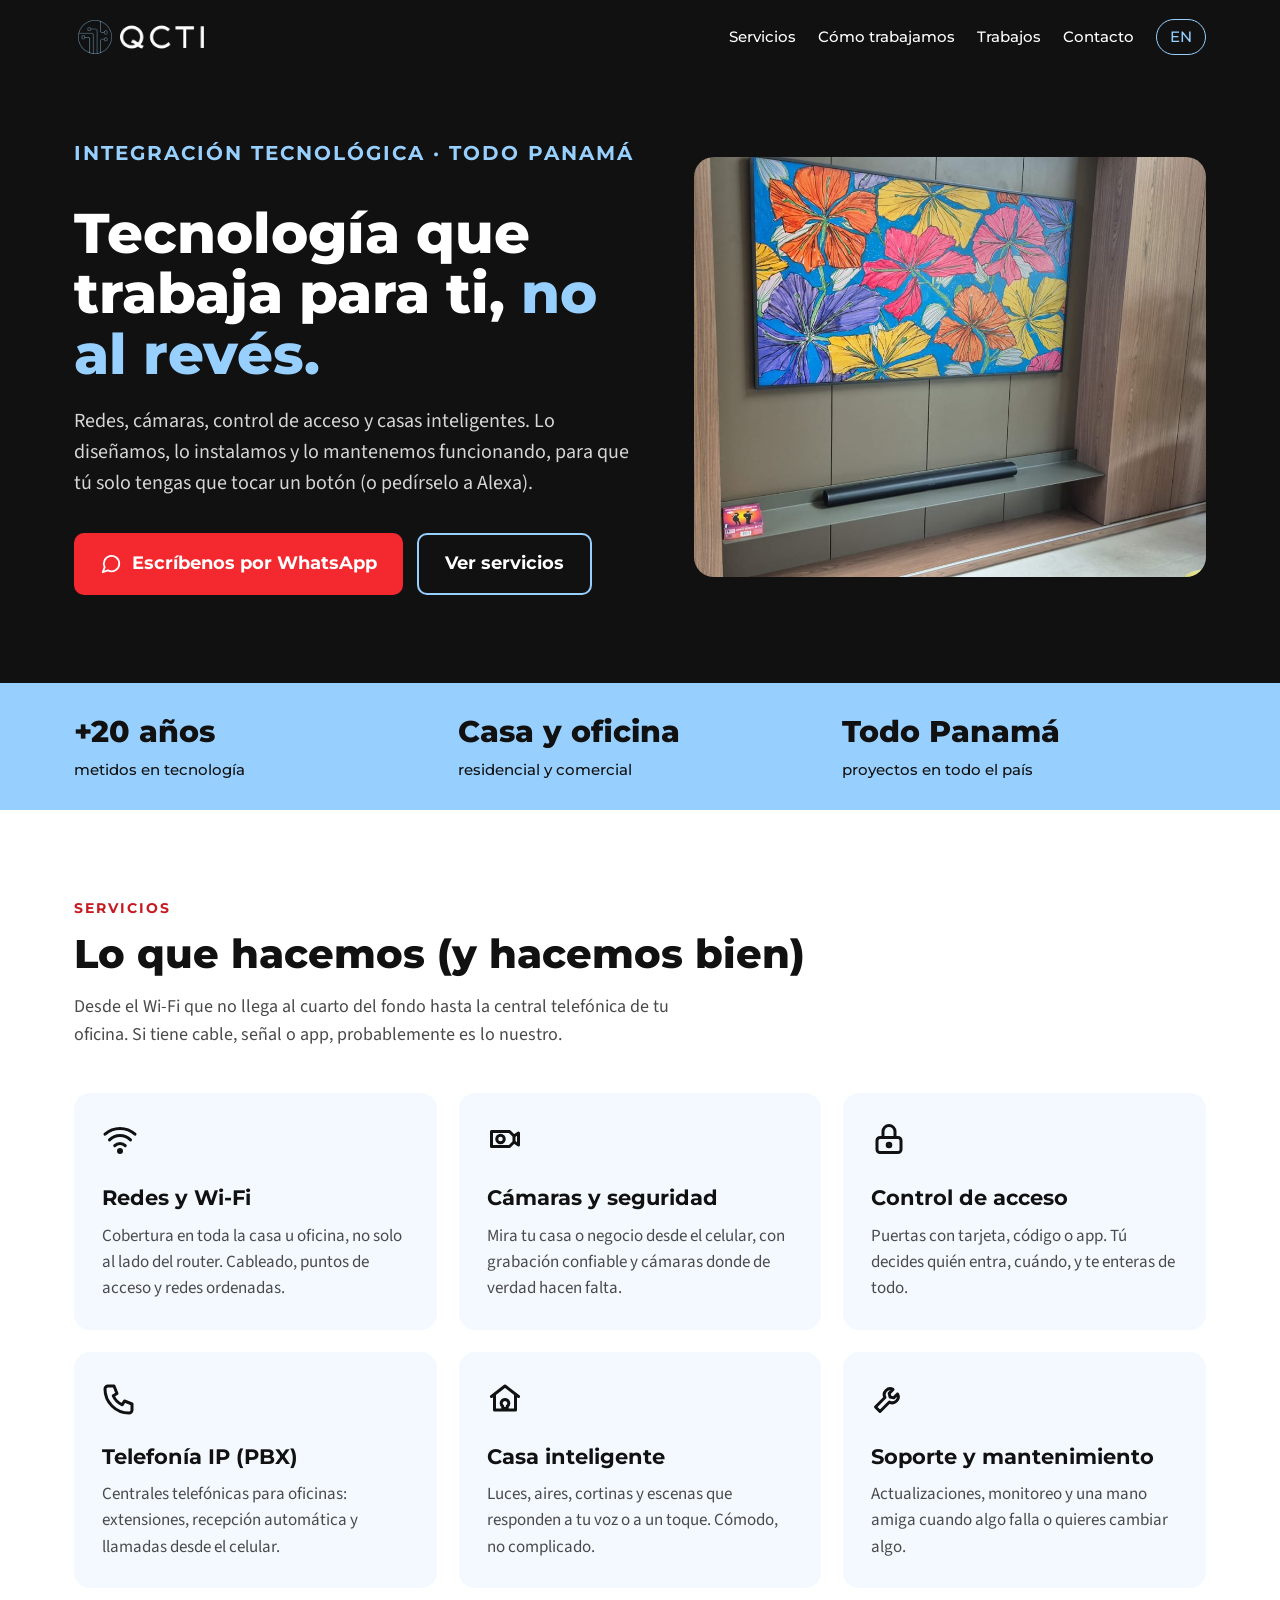
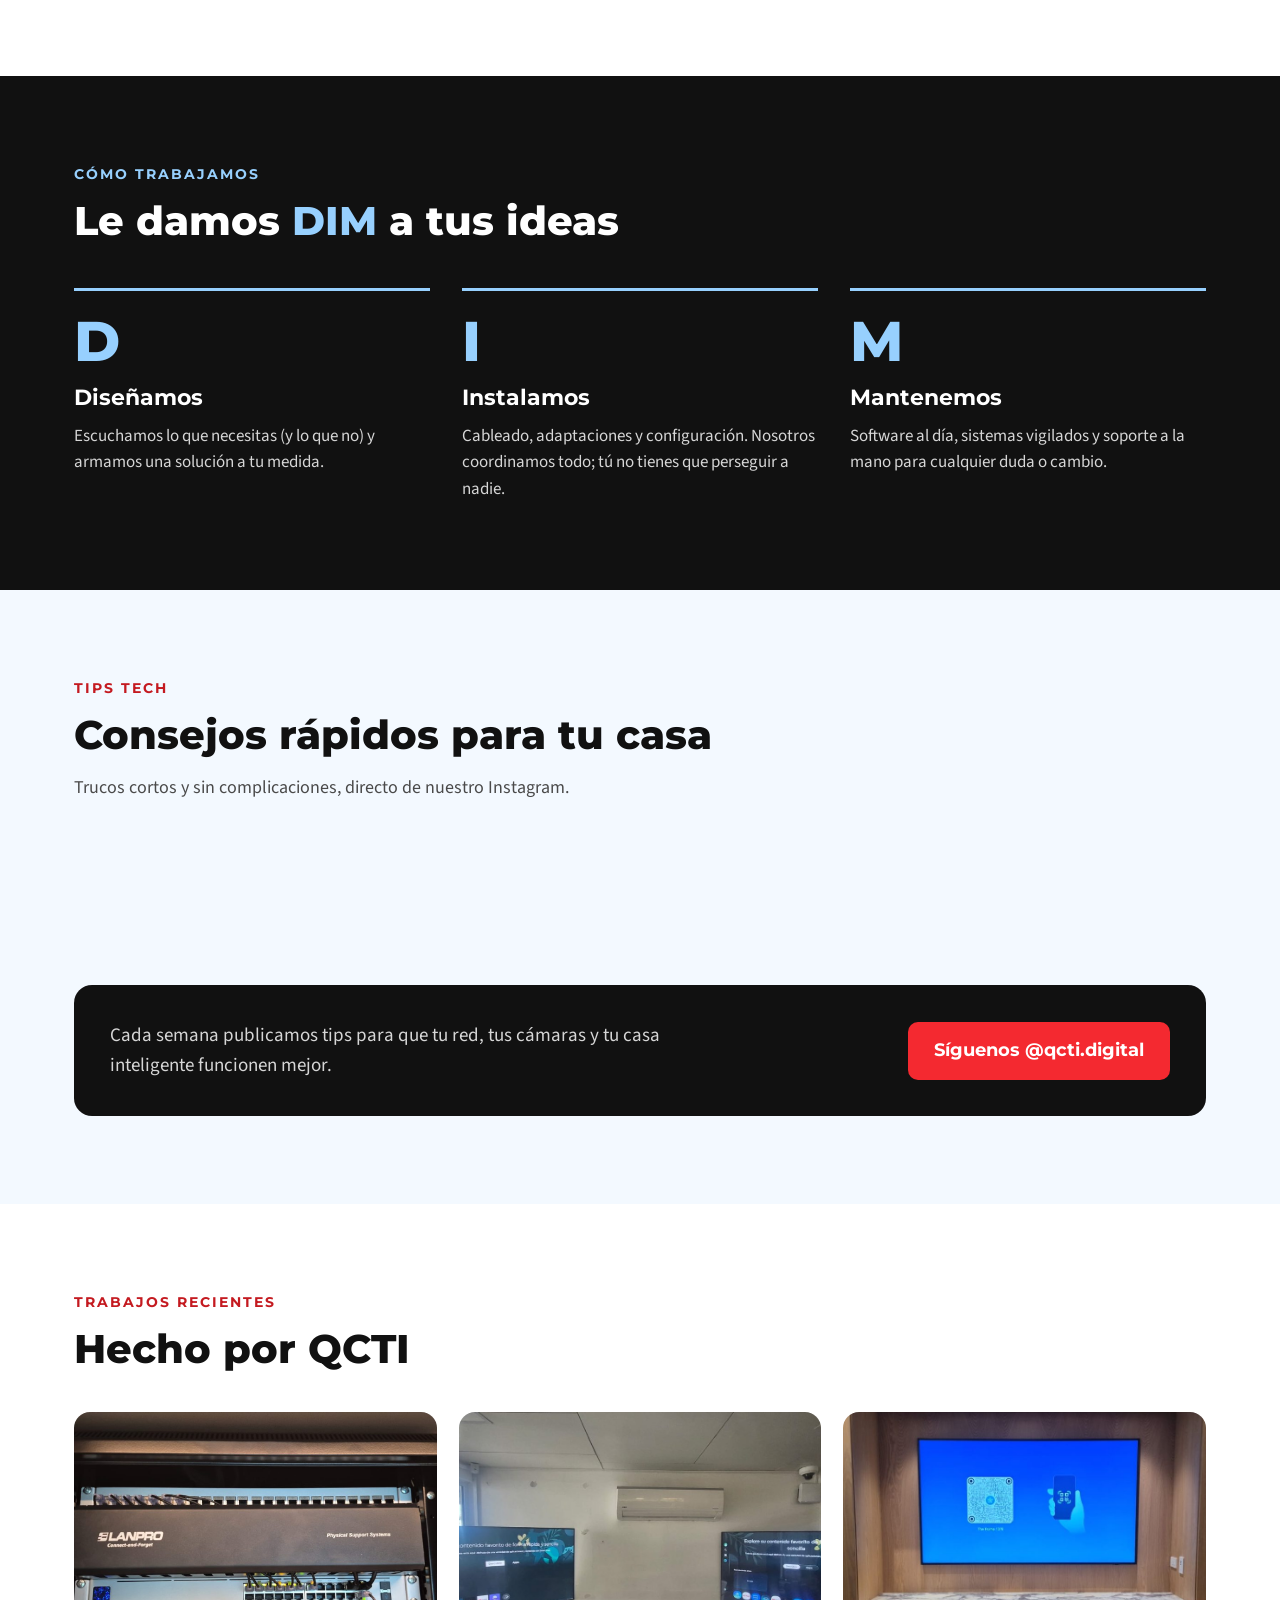
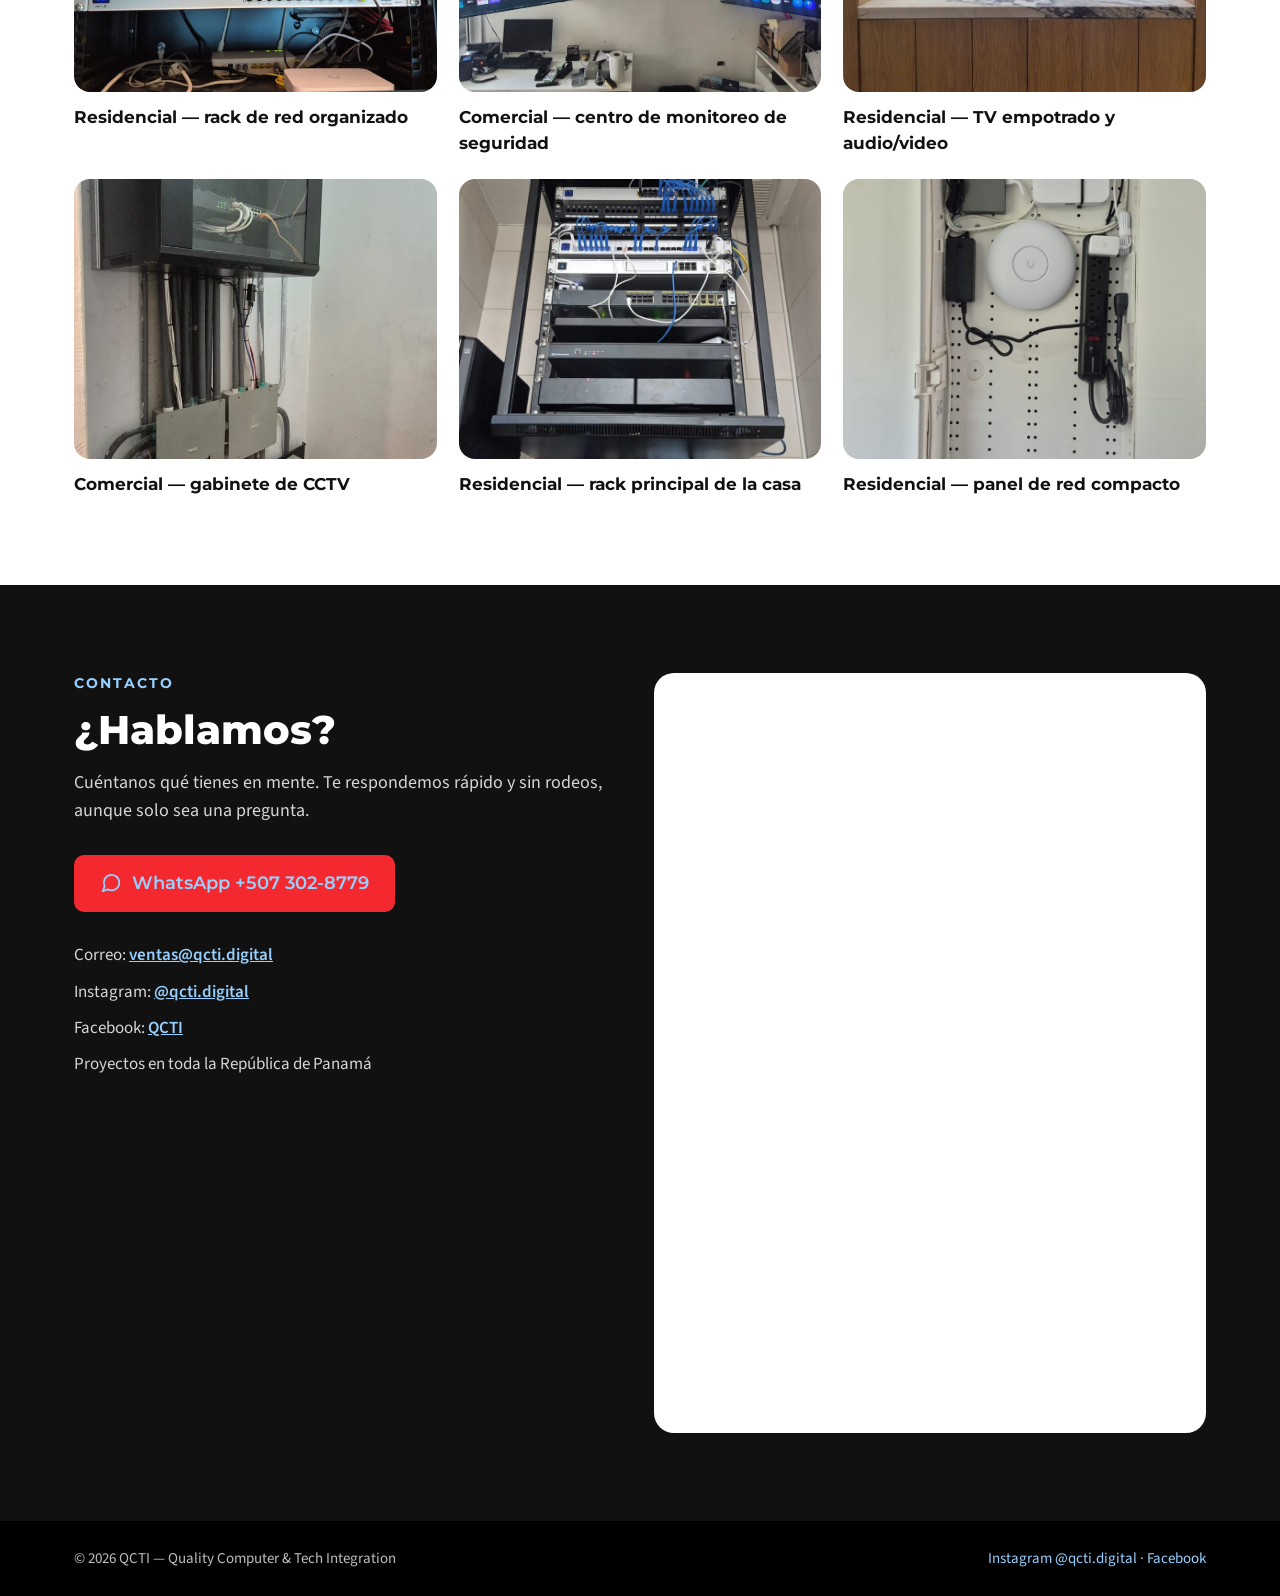
==== commit de2e0a3e: "Switch WhatsApp contact to QCTI business line +507 302-8779 Co-Authored-By: Claude Opus 5.5 <noreply" ====
--- a/index.html
+++ b/index.html
@@ -31,7 +31,7 @@
 <p class="eyebrow">Integración tecnológica · Todo Panamá</p>
 <h1>Tecnología que trabaja para ti, <span>no al revés.</span></h1>
 <p>Redes, cámaras, control de acceso y casas inteligentes. Lo diseñamos, lo instalamos y lo mantenemos funcionando, para que tú solo tengas que tocar un botón (o pedírselo a Alexa).</p>
-<div class="ctas"><a class="btn btn-red" href="https://wa.me/50762078779?text=Hola%20QCTI%2C%20quisiera%20información"><svg width="22" height="22" viewBox="0 0 24 24" fill="none" stroke="currentColor" stroke-width="2" stroke-linecap="round" stroke-linejoin="round" aria-hidden="true"><path d="M21 11.5a8.4 8.4 0 0 1-12.4 7.4L3 21l2.1-5.6A8.4 8.4 0 1 1 21 11.5z"/></svg>Escríbenos por WhatsApp</a><a class="btn btn-line" href="#servicios">Ver servicios</a></div>
+<div class="ctas"><a class="btn btn-red" href="https://wa.me/5073028779?text=Hola%20QCTI%2C%20quisiera%20información"><svg width="22" height="22" viewBox="0 0 24 24" fill="none" stroke="currentColor" stroke-width="2" stroke-linecap="round" stroke-linejoin="round" aria-hidden="true"><path d="M21 11.5a8.4 8.4 0 0 1-12.4 7.4L3 21l2.1-5.6A8.4 8.4 0 1 1 21 11.5z"/></svg>Escríbenos por WhatsApp</a><a class="btn btn-line" href="#servicios">Ver servicios</a></div>
 </div>
 <img class="hero-img" src="assets/img/hero-av-wall.jpg" alt="Sala con TV empotrado y barra de sonido instalados por QCTI" width="1400" height="787">
 </div></section>
@@ -57,14 +57,14 @@
 <section id="contacto" class="section dark contact"><div class="wrap">
 <div class="contact-info">
 <p class="eyebrow">Contacto</p><h2>¿Hablamos?</h2><p class="lead" style="margin-bottom:30px">Cuéntanos qué tienes en mente. Te respondemos rápido y sin rodeos, aunque solo sea una pregunta.</p>
-<a class="btn btn-red" href="https://wa.me/50762078779?text=Hola%20QCTI%2C%20quisiera%20información"><svg width="22" height="22" viewBox="0 0 24 24" fill="none" stroke="currentColor" stroke-width="2" stroke-linecap="round" stroke-linejoin="round" aria-hidden="true"><path d="M21 11.5a8.4 8.4 0 0 1-12.4 7.4L3 21l2.1-5.6A8.4 8.4 0 1 1 21 11.5z"/></svg>WhatsApp +507 6207-8779</a>
+<a class="btn btn-red" href="https://wa.me/5073028779?text=Hola%20QCTI%2C%20quisiera%20información"><svg width="22" height="22" viewBox="0 0 24 24" fill="none" stroke="currentColor" stroke-width="2" stroke-linecap="round" stroke-linejoin="round" aria-hidden="true"><path d="M21 11.5a8.4 8.4 0 0 1-12.4 7.4L3 21l2.1-5.6A8.4 8.4 0 1 1 21 11.5z"/></svg>WhatsApp +507 302-8779</a>
 <ul><li>Correo: <a href="mailto:ventas@qcti.digital">ventas@qcti.digital</a></li><li>Instagram: <a href="https://instagram.com/qcti.digital">@qcti.digital</a></li><li>Facebook: <a href="https://www.facebook.com/profile.php?id=61595522370031">QCTI</a></li><li>Proyectos en toda la República de Panamá</li></ul>
 </div>
 <div class="form-box"><iframe src="https://docs.google.com/forms/d/e/1FAIpQLSe6XqBtSs-Q9NquqeVwQROhagyp8VaxZxzmzQJxmTKVOXbT4Q/viewform?embedded=true" title="Formulario de contacto" loading="lazy"></iframe></div>
 </div></section>
 </main>
 <footer><div class="wrap"><div>© 2026 QCTI — Quality Computer &amp; Tech Integration</div><span><a href="https://instagram.com/qcti.digital">Instagram @qcti.digital</a> · <a href="https://www.facebook.com/profile.php?id=61595522370031">Facebook</a></span></div></footer>
-<a class="wa-float" href="https://wa.me/50762078779?text=Hola%20QCTI%2C%20quisiera%20información" aria-label="WhatsApp"><svg width="22" height="22" viewBox="0 0 24 24" fill="none" stroke="currentColor" stroke-width="2" stroke-linecap="round" stroke-linejoin="round" aria-hidden="true"><path d="M21 11.5a8.4 8.4 0 0 1-12.4 7.4L3 21l2.1-5.6A8.4 8.4 0 1 1 21 11.5z"/></svg></a>
+<a class="wa-float" href="https://wa.me/5073028779?text=Hola%20QCTI%2C%20quisiera%20información" aria-label="WhatsApp"><svg width="22" height="22" viewBox="0 0 24 24" fill="none" stroke="currentColor" stroke-width="2" stroke-linecap="round" stroke-linejoin="round" aria-hidden="true"><path d="M21 11.5a8.4 8.4 0 0 1-12.4 7.4L3 21l2.1-5.6A8.4 8.4 0 1 1 21 11.5z"/></svg></a>
 <script type="module" src="https://w.behold.so/widget.js"></script>
 </body>
 </html>
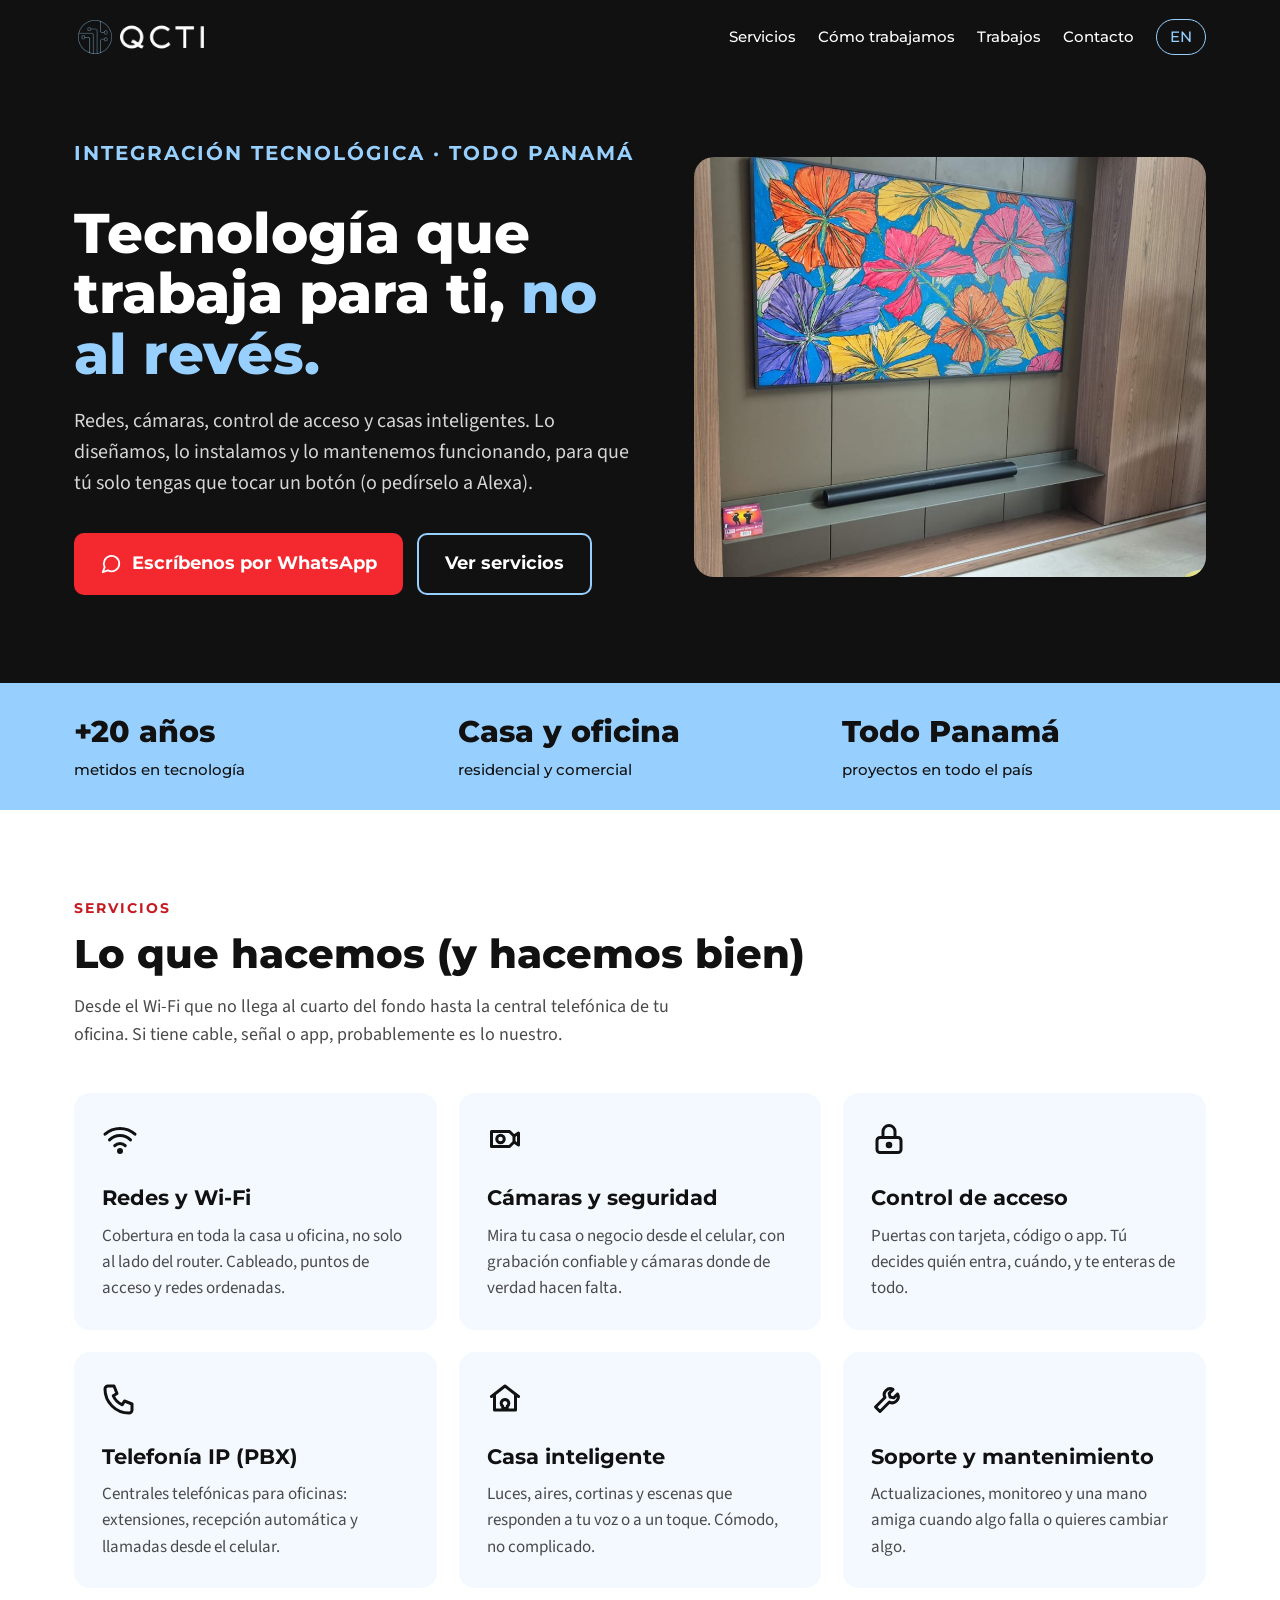
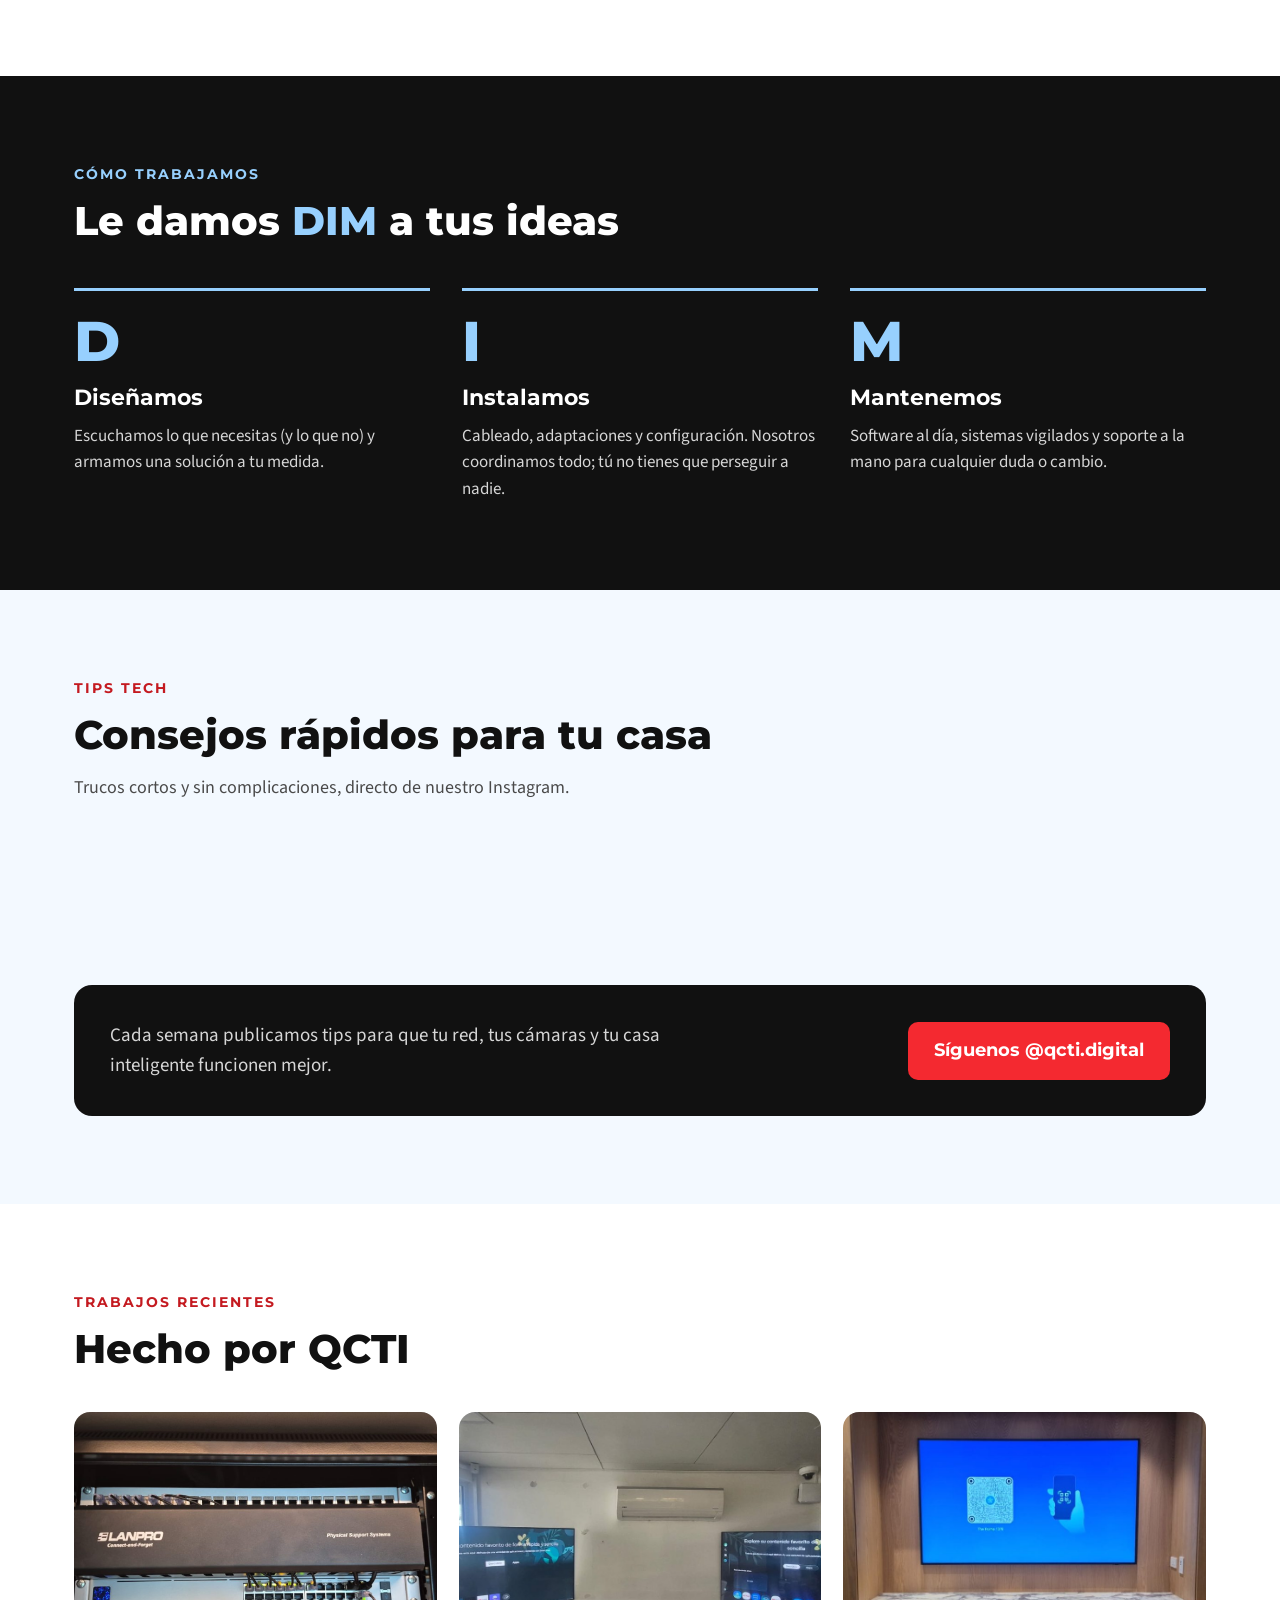
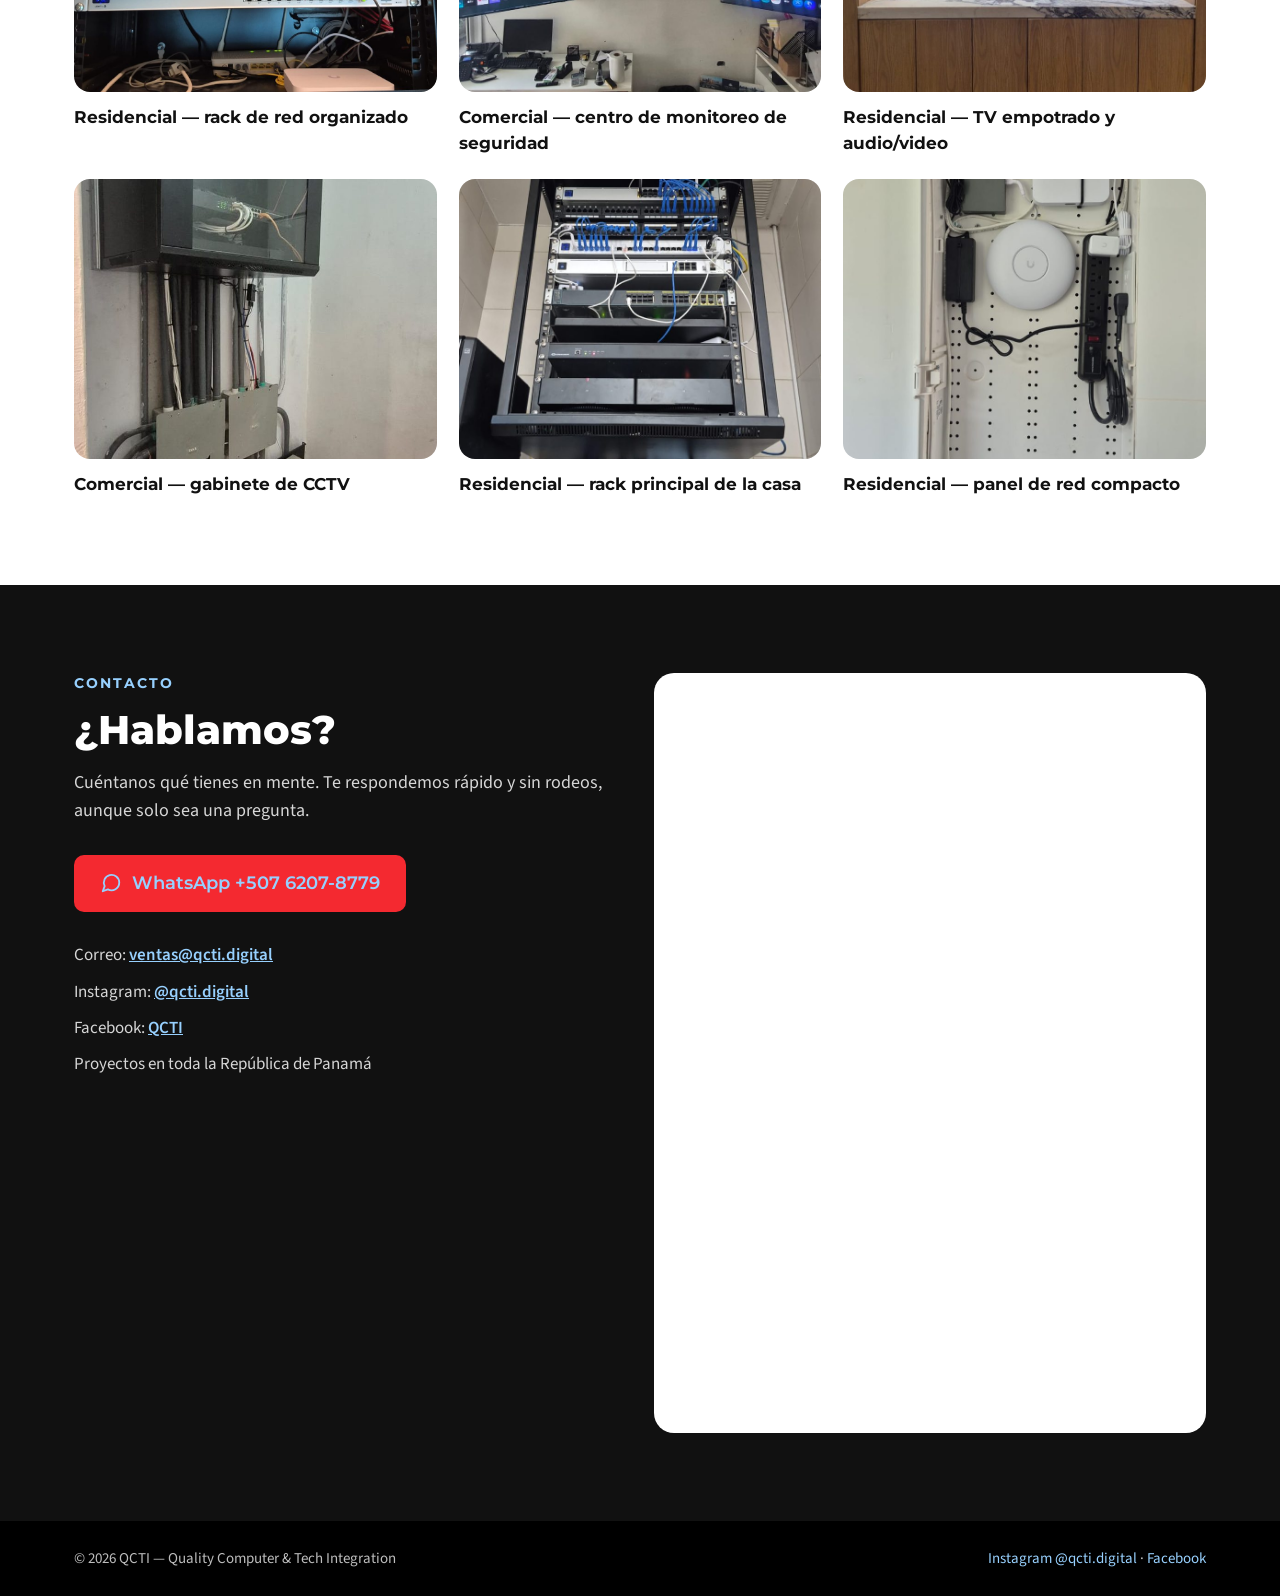
==== commit c388f021: "Temporarily route WhatsApp contact to +507 6207-8779 QCTI business WhatsApp account (302-8779) is di" ====
--- a/index.html
+++ b/index.html
@@ -31,7 +31,7 @@
 <p class="eyebrow">Integración tecnológica · Todo Panamá</p>
 <h1>Tecnología que trabaja para ti, <span>no al revés.</span></h1>
 <p>Redes, cámaras, control de acceso y casas inteligentes. Lo diseñamos, lo instalamos y lo mantenemos funcionando, para que tú solo tengas que tocar un botón (o pedírselo a Alexa).</p>
-<div class="ctas"><a class="btn btn-red" href="https://wa.me/5073028779?text=Hola%20QCTI%2C%20quisiera%20información"><svg width="22" height="22" viewBox="0 0 24 24" fill="none" stroke="currentColor" stroke-width="2" stroke-linecap="round" stroke-linejoin="round" aria-hidden="true"><path d="M21 11.5a8.4 8.4 0 0 1-12.4 7.4L3 21l2.1-5.6A8.4 8.4 0 1 1 21 11.5z"/></svg>Escríbenos por WhatsApp</a><a class="btn btn-line" href="#servicios">Ver servicios</a></div>
+<div class="ctas"><a class="btn btn-red" href="https://wa.me/50762078779?text=Hola%20QCTI%2C%20quisiera%20información"><svg width="22" height="22" viewBox="0 0 24 24" fill="none" stroke="currentColor" stroke-width="2" stroke-linecap="round" stroke-linejoin="round" aria-hidden="true"><path d="M21 11.5a8.4 8.4 0 0 1-12.4 7.4L3 21l2.1-5.6A8.4 8.4 0 1 1 21 11.5z"/></svg>Escríbenos por WhatsApp</a><a class="btn btn-line" href="#servicios">Ver servicios</a></div>
 </div>
 <img class="hero-img" src="assets/img/hero-av-wall.jpg" alt="Sala con TV empotrado y barra de sonido instalados por QCTI" width="1400" height="787">
 </div></section>
@@ -57,14 +57,14 @@
 <section id="contacto" class="section dark contact"><div class="wrap">
 <div class="contact-info">
 <p class="eyebrow">Contacto</p><h2>¿Hablamos?</h2><p class="lead" style="margin-bottom:30px">Cuéntanos qué tienes en mente. Te respondemos rápido y sin rodeos, aunque solo sea una pregunta.</p>
-<a class="btn btn-red" href="https://wa.me/5073028779?text=Hola%20QCTI%2C%20quisiera%20información"><svg width="22" height="22" viewBox="0 0 24 24" fill="none" stroke="currentColor" stroke-width="2" stroke-linecap="round" stroke-linejoin="round" aria-hidden="true"><path d="M21 11.5a8.4 8.4 0 0 1-12.4 7.4L3 21l2.1-5.6A8.4 8.4 0 1 1 21 11.5z"/></svg>WhatsApp +507 302-8779</a>
-<ul><li>Correo: <a href="mailto:ventas@qcti.digital">ventas@qcti.digital</a></li><li>Instagram: <a href="https://instagram.com/qcti.digital">@qcti.digital</a></li><li>Facebook: <a href="https://www.facebook.com/profile.php?id=61595522370031">QCTI</a></li><li>Proyectos en toda la República de Panamá</li></ul>
+<a class="btn btn-red" href="https://wa.me/50762078779?text=Hola%20QCTI%2C%20quisiera%20información"><svg width="22" height="22" viewBox="0 0 24 24" fill="none" stroke="currentColor" stroke-width="2" stroke-linecap="round" stroke-linejoin="round" aria-hidden="true"><path d="M21 11.5a8.4 8.4 0 0 1-12.4 7.4L3 21l2.1-5.6A8.4 8.4 0 1 1 21 11.5z"/></svg>WhatsApp +507 6207-8779</a>
+<ul><li>Correo: <a href="mailto:ventas@qcti.digital">ventas@qcti.digital</a></li><li>Instagram: <a href="https://instagram.com/qcti.digital">@qcti.digital</a></li><li>Facebook: <a href="https://www.facebook.com/qcti.digital">QCTI</a></li><li>Proyectos en toda la República de Panamá</li></ul>
 </div>
 <div class="form-box"><iframe src="https://docs.google.com/forms/d/e/1FAIpQLSe6XqBtSs-Q9NquqeVwQROhagyp8VaxZxzmzQJxmTKVOXbT4Q/viewform?embedded=true" title="Formulario de contacto" loading="lazy"></iframe></div>
 </div></section>
 </main>
-<footer><div class="wrap"><div>© 2026 QCTI — Quality Computer &amp; Tech Integration</div><span><a href="https://instagram.com/qcti.digital">Instagram @qcti.digital</a> · <a href="https://www.facebook.com/profile.php?id=61595522370031">Facebook</a></span></div></footer>
-<a class="wa-float" href="https://wa.me/5073028779?text=Hola%20QCTI%2C%20quisiera%20información" aria-label="WhatsApp"><svg width="22" height="22" viewBox="0 0 24 24" fill="none" stroke="currentColor" stroke-width="2" stroke-linecap="round" stroke-linejoin="round" aria-hidden="true"><path d="M21 11.5a8.4 8.4 0 0 1-12.4 7.4L3 21l2.1-5.6A8.4 8.4 0 1 1 21 11.5z"/></svg></a>
+<footer><div class="wrap"><div>© 2026 QCTI — Quality Computer &amp; Tech Integration</div><span><a href="https://instagram.com/qcti.digital">Instagram @qcti.digital</a> · <a href="https://www.facebook.com/qcti.digital">Facebook</a></span></div></footer>
+<a class="wa-float" href="https://wa.me/50762078779?text=Hola%20QCTI%2C%20quisiera%20información" aria-label="WhatsApp"><svg width="22" height="22" viewBox="0 0 24 24" fill="none" stroke="currentColor" stroke-width="2" stroke-linecap="round" stroke-linejoin="round" aria-hidden="true"><path d="M21 11.5a8.4 8.4 0 0 1-12.4 7.4L3 21l2.1-5.6A8.4 8.4 0 1 1 21 11.5z"/></svg></a>
 <script type="module" src="https://w.behold.so/widget.js"></script>
 </body>
 </html>
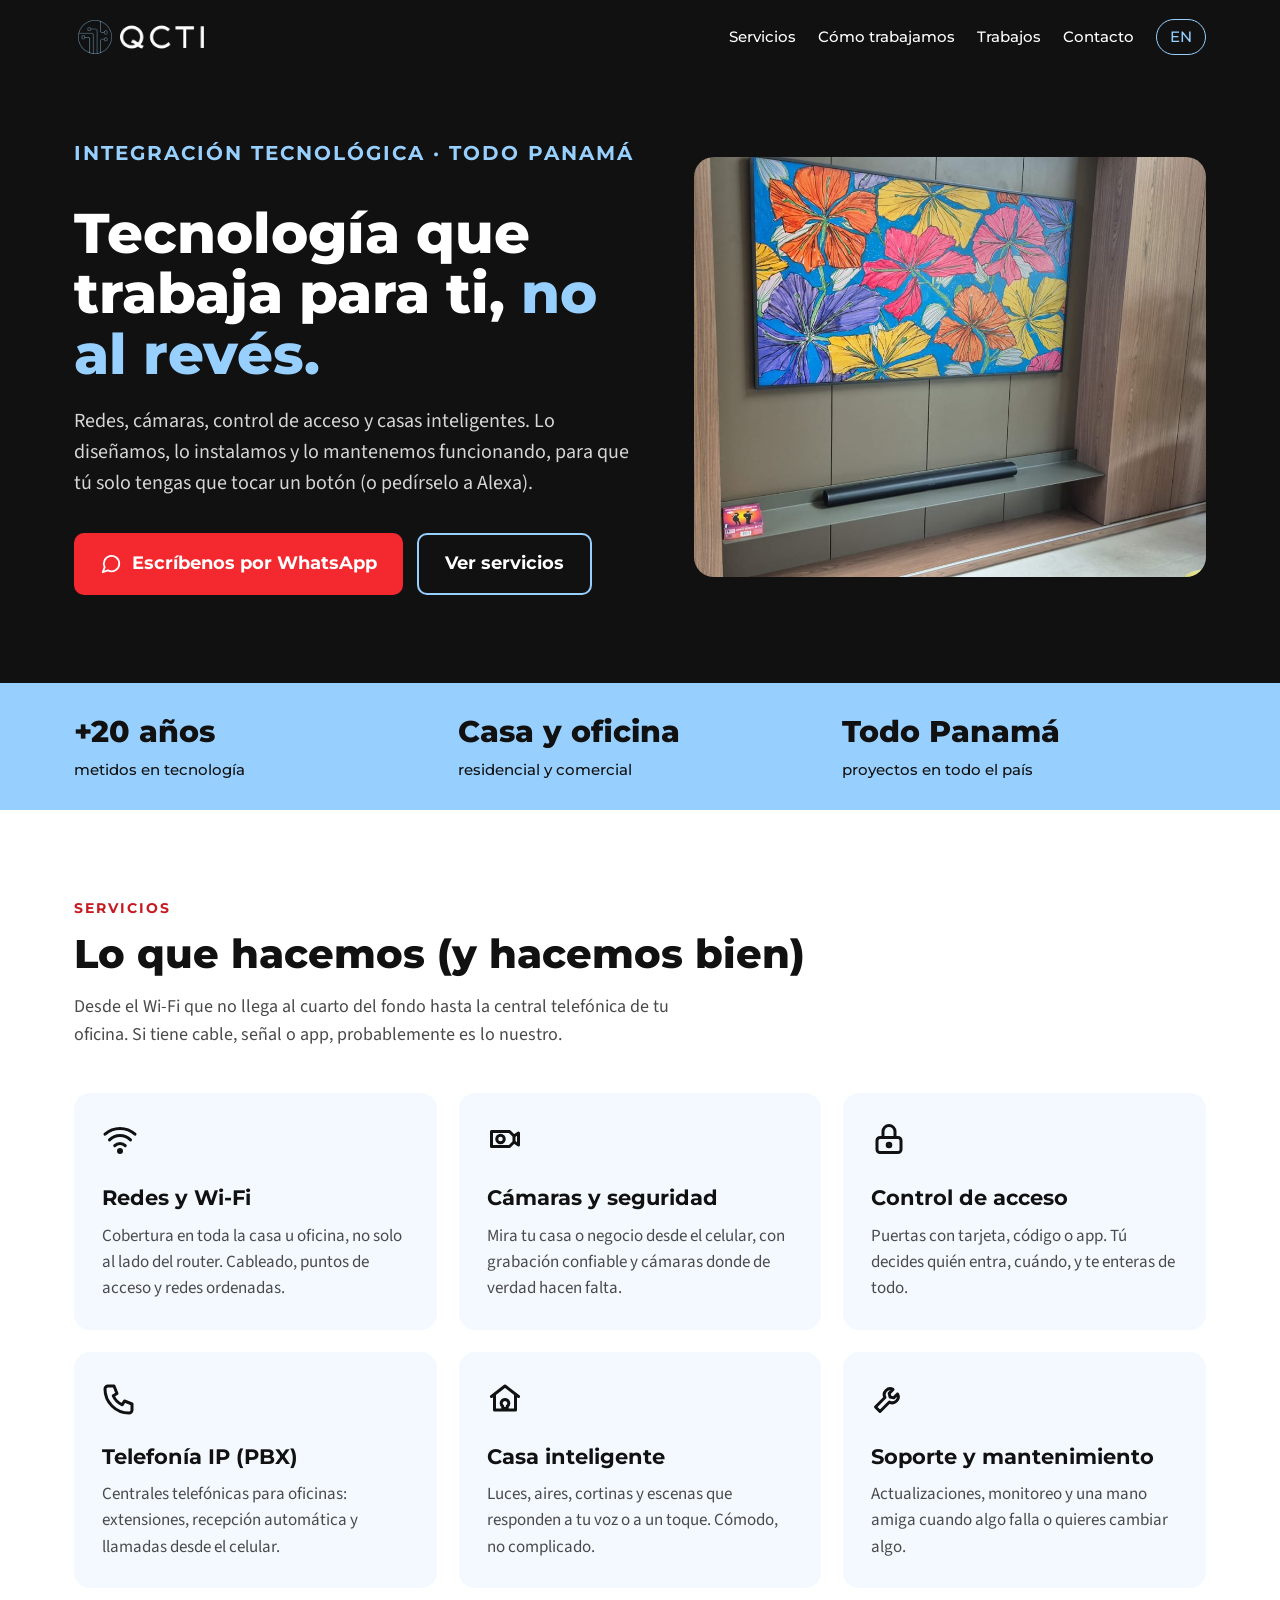
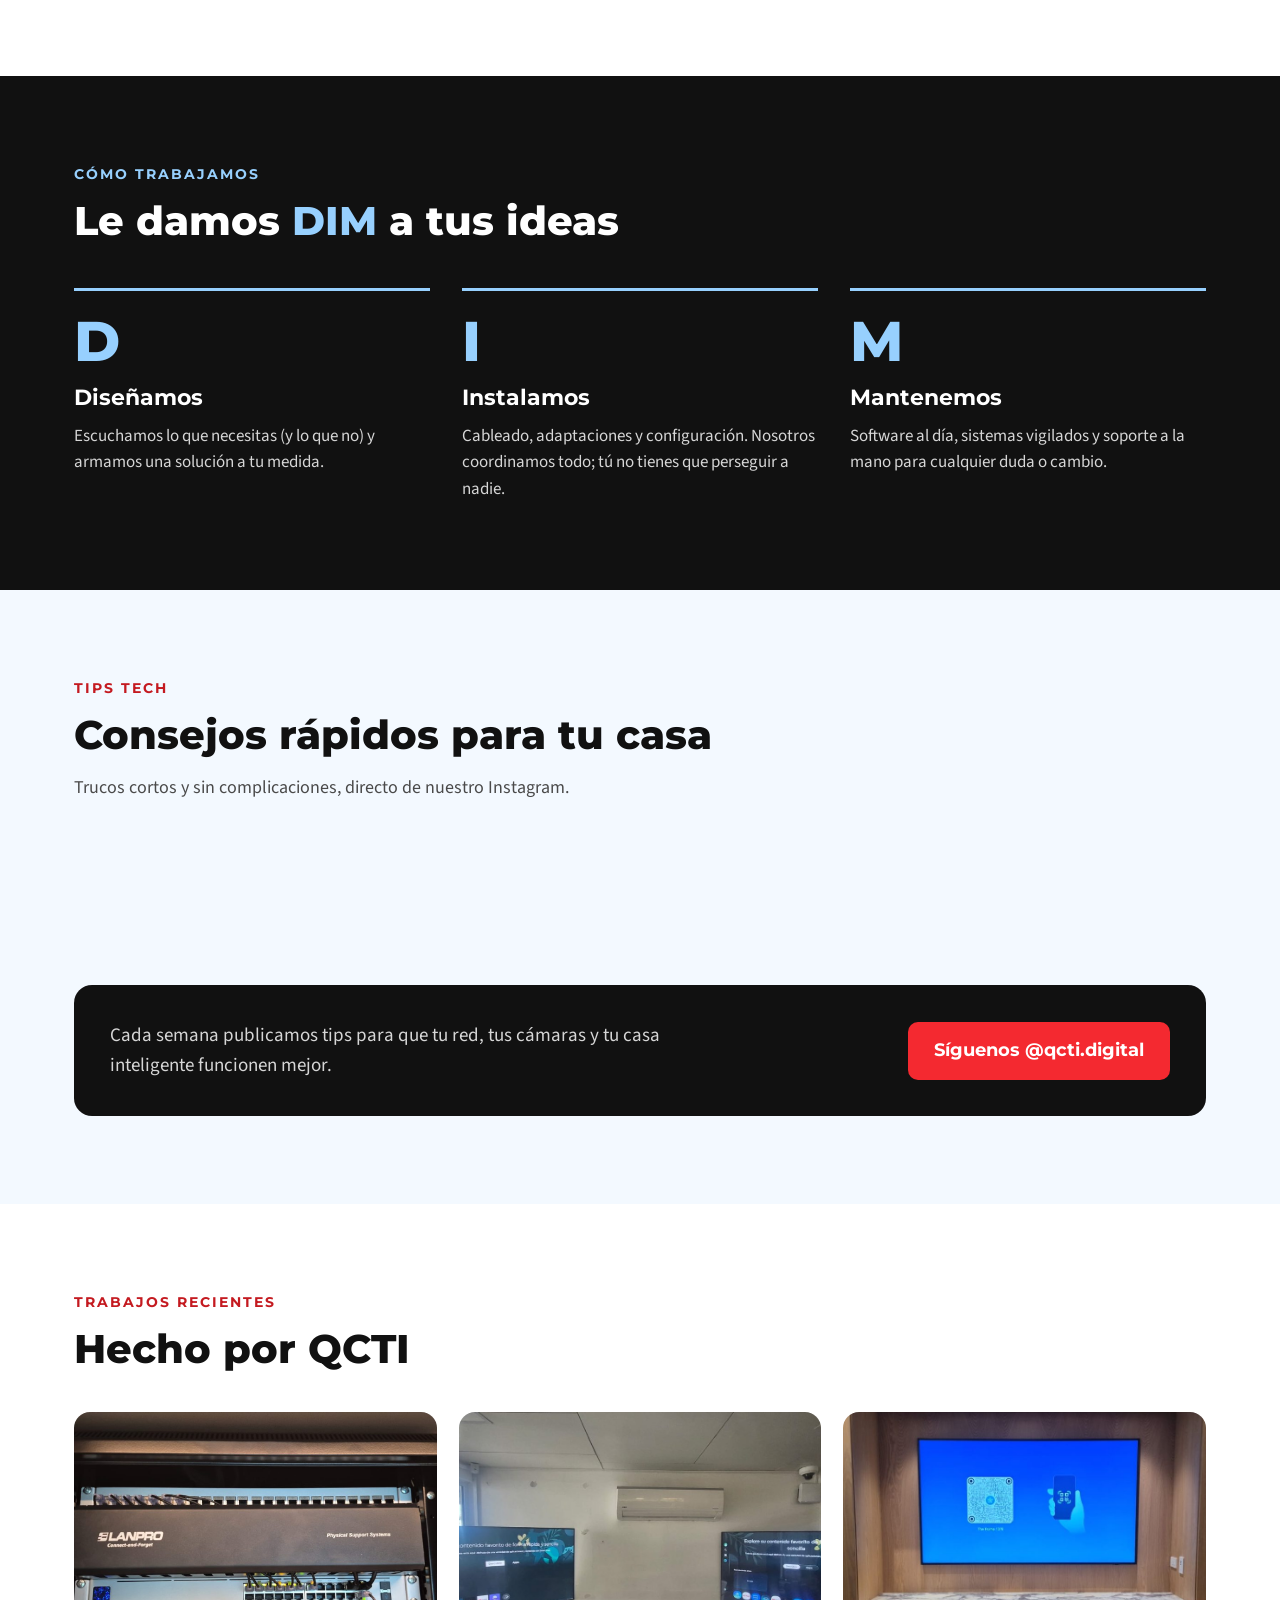
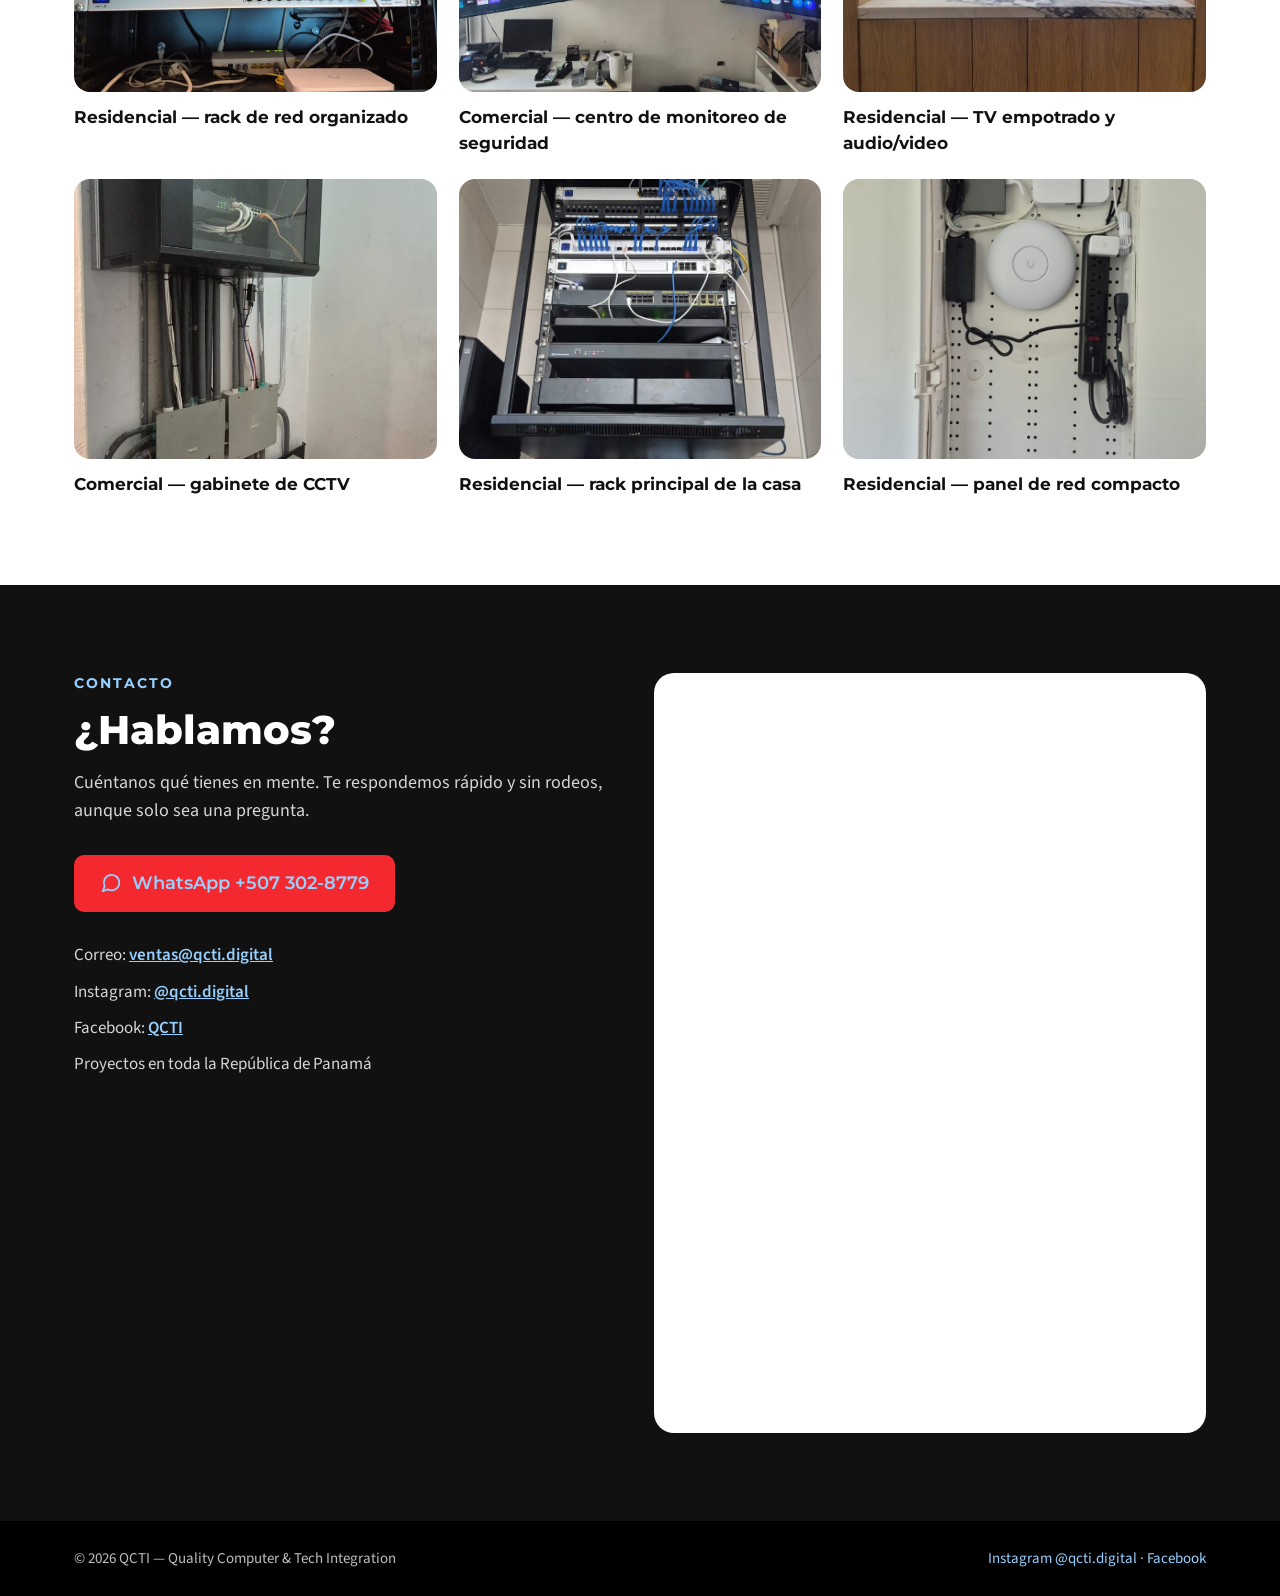
==== commit 80f683c4: "Restore WhatsApp contact to business line +507 302-8779 Business WhatsApp account restored and teste" ====
--- a/index.html
+++ b/index.html
@@ -31,7 +31,7 @@
 <p class="eyebrow">Integración tecnológica · Todo Panamá</p>
 <h1>Tecnología que trabaja para ti, <span>no al revés.</span></h1>
 <p>Redes, cámaras, control de acceso y casas inteligentes. Lo diseñamos, lo instalamos y lo mantenemos funcionando, para que tú solo tengas que tocar un botón (o pedírselo a Alexa).</p>
-<div class="ctas"><a class="btn btn-red" href="https://wa.me/50762078779?text=Hola%20QCTI%2C%20quisiera%20información"><svg width="22" height="22" viewBox="0 0 24 24" fill="none" stroke="currentColor" stroke-width="2" stroke-linecap="round" stroke-linejoin="round" aria-hidden="true"><path d="M21 11.5a8.4 8.4 0 0 1-12.4 7.4L3 21l2.1-5.6A8.4 8.4 0 1 1 21 11.5z"/></svg>Escríbenos por WhatsApp</a><a class="btn btn-line" href="#servicios">Ver servicios</a></div>
+<div class="ctas"><a class="btn btn-red" href="https://wa.me/5073028779?text=Hola%20QCTI%2C%20quisiera%20información"><svg width="22" height="22" viewBox="0 0 24 24" fill="none" stroke="currentColor" stroke-width="2" stroke-linecap="round" stroke-linejoin="round" aria-hidden="true"><path d="M21 11.5a8.4 8.4 0 0 1-12.4 7.4L3 21l2.1-5.6A8.4 8.4 0 1 1 21 11.5z"/></svg>Escríbenos por WhatsApp</a><a class="btn btn-line" href="#servicios">Ver servicios</a></div>
 </div>
 <img class="hero-img" src="assets/img/hero-av-wall.jpg" alt="Sala con TV empotrado y barra de sonido instalados por QCTI" width="1400" height="787">
 </div></section>
@@ -57,14 +57,14 @@
 <section id="contacto" class="section dark contact"><div class="wrap">
 <div class="contact-info">
 <p class="eyebrow">Contacto</p><h2>¿Hablamos?</h2><p class="lead" style="margin-bottom:30px">Cuéntanos qué tienes en mente. Te respondemos rápido y sin rodeos, aunque solo sea una pregunta.</p>
-<a class="btn btn-red" href="https://wa.me/50762078779?text=Hola%20QCTI%2C%20quisiera%20información"><svg width="22" height="22" viewBox="0 0 24 24" fill="none" stroke="currentColor" stroke-width="2" stroke-linecap="round" stroke-linejoin="round" aria-hidden="true"><path d="M21 11.5a8.4 8.4 0 0 1-12.4 7.4L3 21l2.1-5.6A8.4 8.4 0 1 1 21 11.5z"/></svg>WhatsApp +507 6207-8779</a>
+<a class="btn btn-red" href="https://wa.me/5073028779?text=Hola%20QCTI%2C%20quisiera%20información"><svg width="22" height="22" viewBox="0 0 24 24" fill="none" stroke="currentColor" stroke-width="2" stroke-linecap="round" stroke-linejoin="round" aria-hidden="true"><path d="M21 11.5a8.4 8.4 0 0 1-12.4 7.4L3 21l2.1-5.6A8.4 8.4 0 1 1 21 11.5z"/></svg>WhatsApp +507 302-8779</a>
 <ul><li>Correo: <a href="mailto:ventas@qcti.digital">ventas@qcti.digital</a></li><li>Instagram: <a href="https://instagram.com/qcti.digital">@qcti.digital</a></li><li>Facebook: <a href="https://www.facebook.com/qcti.digital">QCTI</a></li><li>Proyectos en toda la República de Panamá</li></ul>
 </div>
 <div class="form-box"><iframe src="https://docs.google.com/forms/d/e/1FAIpQLSe6XqBtSs-Q9NquqeVwQROhagyp8VaxZxzmzQJxmTKVOXbT4Q/viewform?embedded=true" title="Formulario de contacto" loading="lazy"></iframe></div>
 </div></section>
 </main>
 <footer><div class="wrap"><div>© 2026 QCTI — Quality Computer &amp; Tech Integration</div><span><a href="https://instagram.com/qcti.digital">Instagram @qcti.digital</a> · <a href="https://www.facebook.com/qcti.digital">Facebook</a></span></div></footer>
-<a class="wa-float" href="https://wa.me/50762078779?text=Hola%20QCTI%2C%20quisiera%20información" aria-label="WhatsApp"><svg width="22" height="22" viewBox="0 0 24 24" fill="none" stroke="currentColor" stroke-width="2" stroke-linecap="round" stroke-linejoin="round" aria-hidden="true"><path d="M21 11.5a8.4 8.4 0 0 1-12.4 7.4L3 21l2.1-5.6A8.4 8.4 0 1 1 21 11.5z"/></svg></a>
+<a class="wa-float" href="https://wa.me/5073028779?text=Hola%20QCTI%2C%20quisiera%20información" aria-label="WhatsApp"><svg width="22" height="22" viewBox="0 0 24 24" fill="none" stroke="currentColor" stroke-width="2" stroke-linecap="round" stroke-linejoin="round" aria-hidden="true"><path d="M21 11.5a8.4 8.4 0 0 1-12.4 7.4L3 21l2.1-5.6A8.4 8.4 0 1 1 21 11.5z"/></svg></a>
 <script type="module" src="https://w.behold.so/widget.js"></script>
 </body>
 </html>
